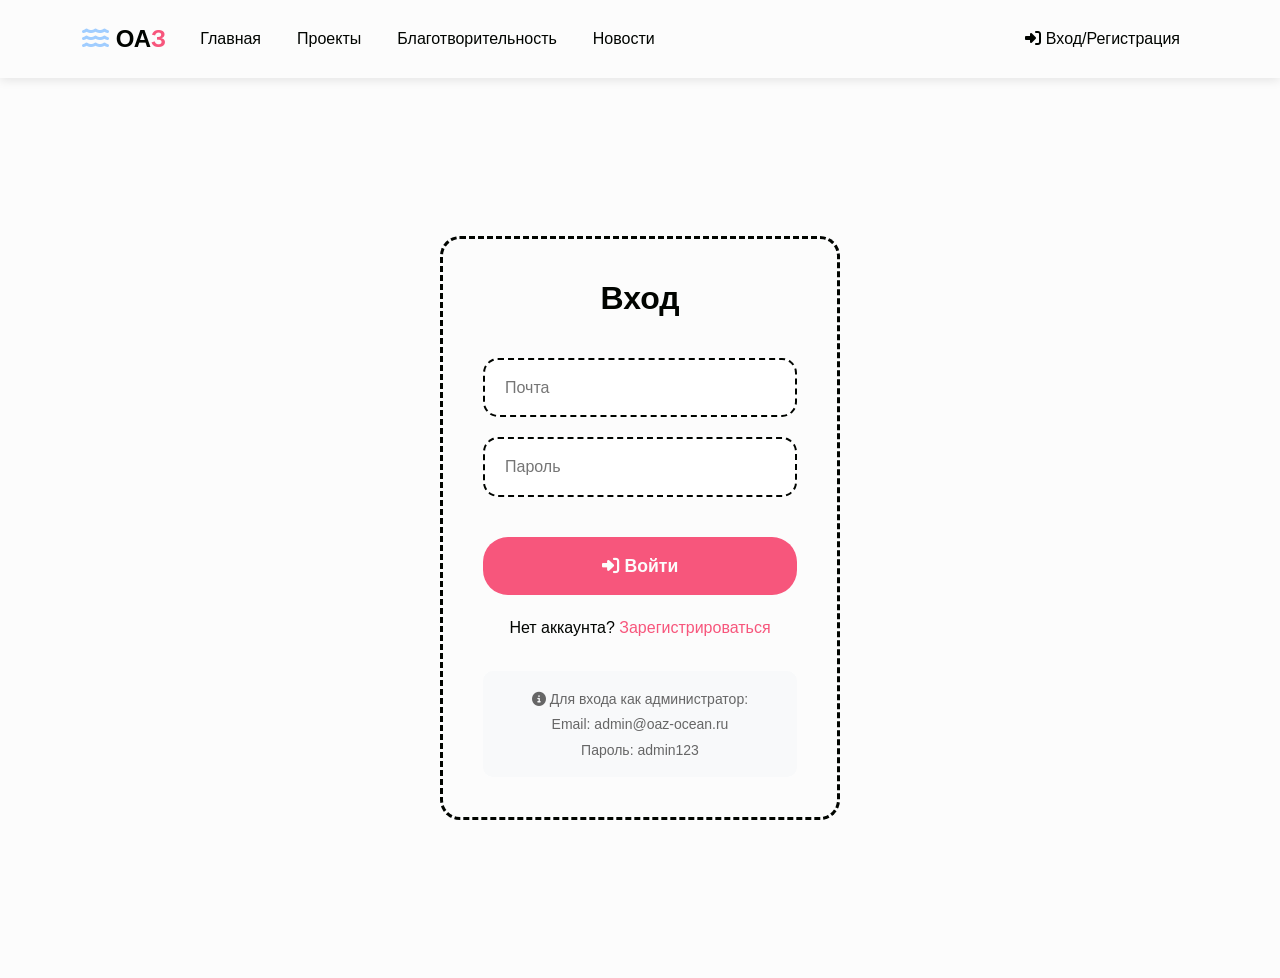
==== admin-projects.html @ 86f4f53a "Add files via upload" ====
<!DOCTYPE html>
<html lang="ru">
<head>
    <meta charset="UTF-8">
    <meta name="viewport" content="width=device-width, initial-scale=1.0">
    <title>Управление проектами - ОАЗ</title>
    <!-- Bootstrap CSS -->
    <link href="https://cdn.jsdelivr.net/npm/bootstrap@5.3.2/dist/css/bootstrap.min.css" rel="stylesheet">
    <!-- Font Awesome -->
    <link rel="stylesheet" href="https://cdnjs.cloudflare.com/ajax/libs/font-awesome/6.4.2/css/all.min.css">
    <!-- Custom CSS -->
    <link rel="stylesheet" href="style.css">
    <style>
        .admin-projects-section {
            padding: 40px 0;
            background-color: var(--white);
            min-height: 100vh;
        }
        
        .add-project-card {
            background-color: var(--white);
            border: 3px dashed var(--black);
            border-radius: 20px;
            padding: 40px;
            text-align: center;
            cursor: pointer;
            transition: all 0.3s;
            margin-bottom: 30px;
            min-height: 300px;
            display: flex;
            flex-direction: column;
            justify-content: center;
            align-items: center;
        }
        
        .add-project-card:hover {
            border-color: var(--accent-pink);
            background-color: #fff5f7;
        }
        
        .add-project-card i {
            font-size: 4rem;
            color: var(--black);
            margin-bottom: 15px;
        }
        
        .add-project-card:hover i {
            color: var(--accent-pink);
        }
        
        .admin-project-card {
            background-color: var(--white);
            border: 3px dashed var(--black);
            border-radius: 20px;
            padding: 25px;
            margin-bottom: 30px;
            transition: all 0.3s;
        }
        
        .admin-project-card:hover {
            border-color: var(--accent-pink);
        }
        
        .admin-project-title {
            font-size: 1.4rem;
            font-weight: bold;
            text-align: center;
            margin-bottom: 20px;
            color: var(--black);
        }
        
        .admin-project-info {
            margin-bottom: 15px;
        }
        
        .admin-project-info-row {
            display: flex;
            justify-content: space-between;
            align-items: center;
            padding: 8px 0;
            border-bottom: 1px dashed #ddd;
        }
        
        .admin-project-info-row:last-child {
            border-bottom: none;
        }
        
        .admin-project-dates {
            text-align: center;
            margin: 15px 0;
            padding: 10px 0;
            border-top: 2px dashed #ddd;
            border-bottom: 2px dashed #ddd;
            font-size: 0.9rem;
            color: #666;
        }
        
        .btn-edit-project {
            background-color: var(--black);
            color: var(--white);
            border: none;
            padding: 12px 30px;
            border-radius: 25px;
            font-weight: 600;
            cursor: pointer;
            width: 100%;
            transition: all 0.3s;
        }
        
        .btn-edit-project:hover {
            background-color: var(--accent-pink);
        }
        
        .modal-content {
            border-radius: 20px;
        }
        
        .modal-header {
            border-bottom: 2px dashed #eee;
        }
        
        .modal-footer {
            border-top: 2px dashed #eee;
        }
        
        .form-control, .form-select {
            border: 2px dashed #ccc;
            border-radius: 10px;
            padding: 12px 15px;
        }
        
        .form-control:focus, .form-select:focus {
            border-color: var(--accent-pink);
            box-shadow: 0 0 0 0.2rem rgba(247, 86, 124, 0.25);
        }
        
        .btn-save-project {
            background-color: var(--accent-pink);
            color: var(--white);
            border: none;
            padding: 12px 30px;
            border-radius: 25px;
            font-weight: 600;
        }
        
        .btn-save-project:hover {
            background-color: #e0456a;
            color: var(--white);
        }
        
        .btn-delete-project {
            background-color: #dc3545;
            color: var(--white);
            border: none;
            padding: 12px 30px;
            border-radius: 25px;
            font-weight: 600;
        }
        
        .btn-delete-project:hover {
            background-color: #c82333;
            color: var(--white);
        }
        
        /* Стили для загрузки изображений */
        .image-upload-section {
            margin-top: 15px;
        }
        
        .image-upload-label {
            display: block;
            padding: 15px;
            border: 2px dashed #ccc;
            border-radius: 10px;
            text-align: center;
            cursor: pointer;
            transition: all 0.3s;
        }
        
        .image-upload-label:hover {
            border-color: var(--accent-pink);
            background-color: #fff5f7;
        }
        
        .image-upload-input {
            display: none;
        }
        
        .image-preview {
            margin-top: 10px;
            text-align: center;
        }
        
        .image-preview img {
            max-width: 100%;
            max-height: 150px;
            border-radius: 8px;
            box-shadow: 0 2px 10px rgba(0,0,0,0.1);
        }
    </style>
</head>
<body>
    <!-- НАВИГАЦИЯ -->
    <nav class="navbar navbar-expand-lg">
        <div class="container">
            <a class="navbar-brand" href="index.html">
                <i class="fas fa-water" style="color: #A0CDFF;"></i> ОА<span>З</span>
            </a>
            <button class="navbar-toggler" type="button" data-bs-toggle="collapse" data-bs-target="#navbarNav">
                <span class="navbar-toggler-icon"></span>
            </button>
            <div class="collapse navbar-collapse" id="navbarNav">
                <ul class="navbar-nav me-auto">
                    <li class="nav-item">
                        <a class="nav-link" href="index.html">Главная</a>
                    </li>
                    <li class="nav-item">
                        <a class="nav-link active" href="admin-projects.html">Проекты</a>
                    </li>
                    <li class="nav-item">
                        <a class="nav-link" href="donate.html">Благотворительность</a>
                    </li>
                    <li class="nav-item">
                        <a class="nav-link" href="manage-news.html">Новости</a>
                    </li>
                </ul>
                <ul class="navbar-nav" id="authNav">
                    <li class="nav-item">
                        <a class="nav-link" href="admin.html">
                            <i class="fas fa-user-shield"></i> Админ
                        </a>
                    </li>
                </ul>
            </div>
        </div>
    </nav>

    <!-- УПРАВЛЕНИЕ ПРОЕКТАМИ -->
    <section class="admin-projects-section">
        <div class="container">
            <h2 class="section-title">Проекты</h2>
            
            <!-- Сетка проектов -->
            <div class="row" id="adminProjectsGrid">
                <!-- Кнопка добавления -->
                <div class="col-md-6 col-lg-4">
                    <div class="add-project-card" onclick="openProjectModal()">
                        <i class="fas fa-plus"></i>
                        <p>Добавить новый проект</p>
                    </div>
                </div>
                <!-- Проекты загружаются через JavaScript -->
            </div>
        </div>
    </section>

    <!-- Модальное окно добавления/редактирования проекта -->
    <div class="modal fade" id="projectModal" tabindex="-1">
        <div class="modal-dialog modal-lg">
            <div class="modal-content">
                <div class="modal-header">
                    <h5 class="modal-title" id="modalTitle">Добавить проект</h5>
                    <button type="button" class="btn-close" data-bs-dismiss="modal"></button>
                </div>
                <div class="modal-body">
                    <form id="projectForm">
                        <input type="hidden" id="projectId">
                        <!-- Скрытое поле для URL изображения -->
                        <input type="hidden" id="projectImageUrl">
                        
                        <div class="row">
                            <div class="col-md-12 mb-3">
                                <label class="form-label">Название проекта</label>
                                <input type="text" class="form-control" id="projectName" required>
                            </div>
                        </div>
                        
                        <div class="row">
                            <div class="col-md-12 mb-3">
                                <label class="form-label">Краткое описание</label>
                                <textarea class="form-control" id="projectDescription" rows="2" required></textarea>
                            </div>
                        </div>
                        
                        <div class="row">
                            <div class="col-md-12 mb-3">
                                <label class="form-label">Полное описание</label>
                                <textarea class="form-control" id="projectFullDescription" rows="4"></textarea>
                            </div>
                        </div>
                        
                        <div class="row">
                            <div class="col-md-6 mb-3">
                                <label class="form-label">Дата начала</label>
                                <input type="date" class="form-control" id="projectStartDate" required>
                            </div>
                            <div class="col-md-6 mb-3">
                                <label class="form-label">Дата окончания</label>
                                <input type="date" class="form-control" id="projectEndDate" required>
                            </div>
                        </div>
                        
                        <div class="row">
                            <div class="col-md-4 mb-3">
                                <label class="form-label">Целевая сумма (руб)</label>
                                <input type="number" class="form-control" id="projectTargetAmount" required min="0">
                            </div>
                            <div class="col-md-4 mb-3">
                                <label class="form-label">Стоимость взноса (руб)</label>
                                <input type="number" class="form-control" id="projectDonationAmount" required min="0" value="2500">
                            </div>
                            <div class="col-md-4 mb-3">
                                <label class="form-label">Часы проекта</label>
                                <input type="number" class="form-control" id="projectHours" required min="0">
                            </div>
                        </div>
                        
                        <div class="row">
                            <div class="col-md-6 mb-3">
                                <label class="form-label">Статус</label>
                                <select class="form-select" id="projectStatus">
                                    <option value="planned">Запланирован</option>
                                    <option value="active">Текущий</option>
                                    <option value="completed">Завершен</option>
                                </select>
                            </div>
                        </div>
                        
                        <!-- Загрузка изображения -->
                        <div class="row">
                            <div class="col-md-12 mb-3">
                                <label class="form-label">Изображение проекта</label>
                                <div class="image-upload-section">
                                    <label class="image-upload-label" for="projectImageUpload">
                                        <i class="fas fa-cloud-upload-alt" style="font-size: 2rem; color: var(--accent-pink);"></i>
                                        <p style="margin: 10px 0 0 0;">Нажмите для загрузки изображения</p>
                                        <small style="color: #666;">Поддерживаются: JPG, PNG, GIF</small>
                                    </label>
                                    <input type="file" 
                                           class="image-upload-input" 
                                           id="projectImageUpload" 
                                           accept="image/*"
                                           onchange="handleImageUpload(event)">
                                    <div class="image-preview" id="imagePreview"></div>
                                </div>
                            </div>
                        </div>
                    </form>
                </div>
                <div class="modal-footer">
                    <button type="button" class="btn btn-secondary" data-bs-dismiss="modal">Отмена</button>
                    <button type="button" class="btn btn-delete-project" id="deleteBtn" onclick="deleteProject()" style="display: none;">Удалить</button>
                    <button type="button" class="btn btn-save-project" onclick="saveProject()">Сохранить</button>
                </div>
            </div>
        </div>
    </div>

    <!-- Bootstrap JS -->
    <script src="https://cdn.jsdelivr.net/npm/bootstrap@5.3.2/dist/js/bootstrap.bundle.min.js"></script>
    <!-- API Client -->
    <script src="api-client.js"></script>
    <!-- Custom JS -->
    <script src="main.js"></script>
    <script src="admin-projects.js"></script>
    <script>
        // Проверка авторизации администратора
        document.addEventListener('DOMContentLoaded', async function() {
            // Ждем инициализации API
            await new Promise(resolve => setTimeout(resolve, 100));
            
            if (!AppState.currentUser || AppState.currentUser.role !== 'admin') {
                window.location.href = 'login.html';
                return;
            }
            await loadAdminProjects();
        });
    </script>
</body>
</html>
---- style.css ----
/* ============================================
   Океанский Альянс Защиты (ОАЗ)
   Основной файл стилей
   ============================================ */

/* Цветовая палитра */
:root {
    --primary-blue: #A0CDFF;
    --accent-pink: #F7567C;
    --white: #FCFCFC;
    --black: #010400;
    --light-blue: #E8F4FF;
    --dark-blue: #5B9BD5;
}

* {
    margin: 0;
    padding: 0;
    box-sizing: border-box;
}

body {
    font-family: 'Segoe UI', Tahoma, Geneva, Verdana, sans-serif;
    background-color: var(--white);
    color: var(--black);
    line-height: 1.6;
    overflow-x: hidden;
}

/* ============================================
   НАВИГАЦИЯ
   ============================================ */
.navbar {
    background-color: var(--white);
    padding: 15px 0;
    box-shadow: 0 2px 10px rgba(0,0,0,0.1);
    position: sticky;
    top: 0;
    z-index: 1000;
}

.navbar-brand {
    font-size: 1.5rem;
    font-weight: bold;
    color: var(--black) !important;
}

.navbar-brand span {
    color: var(--accent-pink);
}

.nav-link {
    color: var(--black) !important;
    font-weight: 500;
    margin: 0 10px;
    transition: color 0.3s;
}

.nav-link:hover {
    color: var(--accent-pink) !important;
}

.nav-link.active {
    color: var(--accent-pink) !important;
}

/* ============================================
   ГЛАВНАЯ СТРАНИЦА - HERO SECTION
   ============================================ */
.hero-section {
    background: linear-gradient(135deg, var(--primary-blue) 0%, var(--dark-blue) 100%);
    padding: 80px 0;
    text-align: center;
    color: var(--white);
    position: relative;
    overflow: hidden;
}

.hero-section::before {
    content: '';
    position: absolute;
    top: 0;
    left: 0;
    right: 0;
    bottom: 0;
    background: url('data:image/svg+xml,<svg xmlns="http://www.w3.org/2000/svg" viewBox="0 0 1440 320"><path fill="%23ffffff" fill-opacity="0.1" d="M0,96L48,112C96,128,192,160,288,160C384,160,480,128,576,122.7C672,117,768,139,864,154.7C960,171,1056,181,1152,165.3C1248,149,1344,107,1392,85.3L1440,64L1440,320L1392,320C1344,320,1248,320,1152,320C1056,320,960,320,864,320C768,320,672,320,576,320C480,320,384,320,288,320C192,320,96,320,48,320L0,320Z"></path></svg>') no-repeat bottom;
    background-size: cover;
}

.hero-title {
    font-size: 3.5rem;
    font-weight: bold;
    margin-bottom: 20px;
    text-shadow: 2px 2px 4px rgba(0,0,0,0.2);
    position: relative;
    z-index: 1;
}

.hero-subtitle {
    font-size: 1.3rem;
    margin-bottom: 30px;
    max-width: 600px;
    margin-left: auto;
    margin-right: auto;
    position: relative;
    z-index: 1;
}

/* ============================================
   СЛАЙДЕР
   ============================================ */
.slider-section {
    padding: 60px 0;
    background-color: var(--white);
}

.slider-container {
    position: relative;
    max-width: 800px;
    margin: 0 auto;
}

.news-slider {
    display: flex;
    overflow: hidden;
    border-radius: 20px;
    box-shadow: 0 10px 40px rgba(0,0,0,0.15);
}

.slide {
    min-width: 100%;
    transition: transform 0.5s ease;
    position: relative;
}

.slide img {
    width: 100%;
    height: 400px;
    object-fit: cover;
}

.slide-content {
    position: absolute;
    bottom: 0;
    left: 0;
    right: 0;
    background: linear-gradient(transparent, rgba(0,0,0,0.8));
    padding: 40px 30px 30px;
    color: var(--white);
}

.slide-title {
    font-size: 1.8rem;
    font-weight: bold;
    margin-bottom: 10px;
}

.slide-btn {
    background-color: var(--accent-pink);
    color: var(--white);
    border: none;
    padding: 12px 30px;
    border-radius: 25px;
    font-weight: 600;
    cursor: pointer;
    transition: all 0.3s;
    text-decoration: none;
    display: inline-block;
}

.slide-btn:hover {
    background-color: #e0456a;
    transform: translateY(-2px);
    color: var(--white);
}

.slider-controls {
    display: flex;
    justify-content: center;
    align-items: center;
    margin-top: 20px;
    gap: 20px;
}

.slider-arrow {
    background-color: var(--primary-blue);
    color: var(--white);
    border: none;
    width: 50px;
    height: 50px;
    border-radius: 50%;
    font-size: 1.5rem;
    cursor: pointer;
    transition: all 0.3s;
    display: flex;
    align-items: center;
    justify-content: center;
}

.slider-arrow:hover {
    background-color: var(--accent-pink);
}

.slider-dots {
    display: flex;
    gap: 10px;
}

.dot {
    width: 12px;
    height: 12px;
    border-radius: 50%;
    background-color: var(--primary-blue);
    cursor: pointer;
    transition: all 0.3s;
}

.dot.active {
    background-color: var(--accent-pink);
    width: 30px;
    border-radius: 6px;
}

/* ============================================
   СЕКЦИИ
   ============================================ */
.section {
    padding: 60px 0;
}

.section-title {
    font-size: 2.5rem;
    font-weight: bold;
    text-align: center;
    margin-bottom: 40px;
    color: var(--black);
}

.section-subtitle {
    text-align: center;
    color: #666;
    margin-bottom: 40px;
    font-size: 1.1rem;
}

/* О нас */
.about-section {
    background-color: var(--white);
}

.about-text {
    font-size: 1.1rem;
    line-height: 1.8;
    text-align: center;
    max-width: 800px;
    margin: 0 auto;
}

/* Миссия */
.mission-section {
    background-color: var(--light-blue);
}

.mission-text {
    font-size: 1.3rem;
    font-style: italic;
    text-align: center;
    max-width: 700px;
    margin: 0 auto;
    color: var(--accent-pink);
    font-weight: 500;
}

/* Помощь */
.help-section {
    background-color: var(--white);
    text-align: center;
}

.help-buttons {
    display: flex;
    justify-content: center;
    gap: 30px;
    flex-wrap: wrap;
    margin-top: 40px;
}

.help-btn {
    padding: 20px 50px;
    border-radius: 15px;
    font-size: 1.3rem;
    font-weight: bold;
    text-decoration: none;
    transition: all 0.3s;
    display: inline-block;
    border: 3px dashed;
}

.help-btn-charity {
    background-color: var(--white);
    color: var(--accent-pink);
    border-color: var(--accent-pink);
}

.help-btn-charity:hover {
    background-color: var(--accent-pink);
    color: var(--white);
}

.help-btn-volunteer {
    background-color: var(--white);
    color: var(--primary-blue);
    border-color: var(--primary-blue);
}

.help-btn-volunteer:hover {
    background-color: var(--primary-blue);
    color: var(--white);
}

.help-stats {
    margin-top: 40px;
    display: flex;
    justify-content: center;
    gap: 60px;
    flex-wrap: wrap;
}

.stat-item {
    text-align: center;
}

.stat-value {
    font-size: 2.5rem;
    font-weight: bold;
    color: var(--accent-pink);
}

.stat-label {
    color: #666;
    font-size: 1rem;
}

/* ============================================
   ПОДВАЛ
   ============================================ */
.footer {
    background-color: var(--black);
    color: var(--white);
    padding: 60px 0 30px;
}

.footer-title {
    font-size: 2rem;
    font-weight: bold;
    text-align: center;
    margin-bottom: 40px;
}

.footer-content {
    display: flex;
    justify-content: space-around;
    flex-wrap: wrap;
    gap: 40px;
    max-width: 1000px;
    margin: 0 auto;
}

.footer-section h4 {
    color: var(--accent-pink);
    margin-bottom: 15px;
    font-size: 1.2rem;
}

.footer-section p,
.footer-section a {
    color: #ccc;
    text-decoration: none;
    line-height: 1.8;
}

.footer-section a:hover {
    color: var(--accent-pink);
}

.footer-bottom {
    text-align: center;
    margin-top: 40px;
    padding-top: 20px;
    border-top: 1px solid #333;
    color: #666;
}

/* ============================================
   КАТАЛОГ НОВОСТЕЙ
   ============================================ */
.catalog-section {
    padding: 40px 0;
    background-color: var(--white);
    min-height: 100vh;
}

.swipe-hint {
    text-align: center;
    color: var(--accent-pink);
    font-size: 1rem;
    margin-bottom: 20px;
    display: flex;
    align-items: center;
    justify-content: center;
    gap: 10px;
}

.category-tabs {
    display: flex;
    justify-content: center;
    gap: 10px;
    margin-bottom: 40px;
    flex-wrap: wrap;
}

.category-tab {
    padding: 12px 30px;
    border: 2px solid var(--primary-blue);
    background-color: var(--white);
    color: var(--black);
    border-radius: 25px;
    cursor: pointer;
    transition: all 0.3s;
    font-weight: 500;
}

.category-tab.active {
    background-color: var(--accent-pink);
    border-color: var(--accent-pink);
    color: var(--white);
}

.category-tab:hover {
    background-color: var(--primary-blue);
    color: var(--white);
}

.news-grid {
    display: grid;
    grid-template-columns: repeat(auto-fill, minmax(300px, 1fr));
    gap: 30px;
    padding: 0 20px;
}

.news-card {
    background-color: var(--primary-blue);
    border-radius: 20px;
    overflow: hidden;
    box-shadow: 0 5px 20px rgba(0,0,0,0.1);
    transition: transform 0.3s;
}

.news-card:hover {
    transform: translateY(-5px);
}

.news-card-image {
    width: 100%;
    height: 200px;
    object-fit: cover;
    background-color: #ddd;
}

.news-card-content {
    padding: 20px;
}

.news-card-title {
    font-size: 1.2rem;
    font-weight: bold;
    margin-bottom: 10px;
    color: var(--white);
}

.news-card-desc {
    color: rgba(255,255,255,0.9);
    font-size: 0.95rem;
    margin-bottom: 15px;
}

.news-card-btn {
    background-color: var(--accent-pink);
    color: var(--white);
    border: none;
    padding: 10px 25px;
    border-radius: 20px;
    cursor: pointer;
    transition: all 0.3s;
    text-decoration: none;
    display: inline-block;
    font-size: 0.9rem;
}

.news-card-btn:hover {
    background-color: #e0456a;
    color: var(--white);
}

/* ============================================
   СТРАНИЦА КАРТОЧКИ
   ============================================ */
.card-detail-section {
    padding: 40px 0;
    background-color: var(--primary-blue);
    min-height: 100vh;
}

.card-detail-container {
    max-width: 800px;
    margin: 0 auto;
    padding: 0 20px;
}

.card-detail-image {
    width: 100%;
    height: 400px;
    object-fit: cover;
    border-radius: 20px;
    margin-bottom: 30px;
    background-color: #ddd;
}

.card-detail-title {
    font-size: 2rem;
    font-weight: bold;
    color: var(--white);
    margin-bottom: 20px;
}

.card-detail-content {
    color: var(--white);
    font-size: 1.1rem;
    line-height: 1.8;
    margin-bottom: 30px;
}

.card-detail-actions {
    display: flex;
    gap: 15px;
    margin-bottom: 40px;
    flex-wrap: wrap;
}

.btn-back {
    background-color: var(--accent-pink);
    color: var(--white);
    border: none;
    padding: 12px 30px;
    border-radius: 25px;
    cursor: pointer;
    transition: all 0.3s;
    text-decoration: none;
    display: inline-block;
}

.btn-back:hover {
    background-color: #e0456a;
    color: var(--white);
}

.btn-charity {
    background-color: var(--white);
    color: var(--accent-pink);
    border: 2px dashed var(--accent-pink);
    padding: 12px 30px;
    border-radius: 25px;
    cursor: pointer;
    transition: all 0.3s;
    text-decoration: none;
    display: inline-block;
}

.btn-charity:hover {
    background-color: var(--accent-pink);
    color: var(--white);
}

/* Комментарии */
.comments-section {
    background-color: var(--white);
    padding: 30px;
    border-radius: 20px;
    margin-top: 30px;
}

.comments-title {
    font-size: 1.5rem;
    font-weight: bold;
    margin-bottom: 20px;
    color: var(--black);
}

.comment-form {
    margin-bottom: 30px;
}

.comment-form textarea {
    width: 100%;
    padding: 15px;
    border: 2px solid var(--primary-blue);
    border-radius: 15px;
    resize: vertical;
    min-height: 100px;
    font-family: inherit;
}

.comment-form button {
    background-color: var(--accent-pink);
    color: var(--white);
    border: none;
    padding: 12px 30px;
    border-radius: 25px;
    cursor: pointer;
    margin-top: 10px;
    transition: all 0.3s;
}

.comment-form button:hover {
    background-color: #e0456a;
}

.comment-item {
    background-color: var(--light-blue);
    padding: 20px;
    border-radius: 15px;
    margin-bottom: 15px;
}

.comment-author {
    font-weight: bold;
    color: var(--accent-pink);
    margin-bottom: 5px;
}

.comment-date {
    font-size: 0.85rem;
    color: #666;
    margin-bottom: 10px;
}

.comment-text {
    color: var(--black);
}

.login-prompt {
    text-align: center;
    padding: 30px;
    background-color: var(--light-blue);
    border-radius: 15px;
}

.login-prompt a {
    color: var(--accent-pink);
    text-decoration: none;
    font-weight: bold;
}

/* ============================================
   СТРАНИЦА ДОНАТОВ
   ============================================ */
.donate-section {
    padding: 60px 0;
    background-color: var(--white);
    min-height: 100vh;
}

.donate-title {
    font-size: 2rem;
    font-weight: bold;
    text-align: center;
    margin-bottom: 40px;
    color: var(--accent-pink);
}

.projects-container {
    max-width: 600px;
    margin: 0 auto;
    padding: 30px;
    border: 3px dashed var(--accent-pink);
    border-radius: 20px;
}

.projects-title {
    text-align: center;
    color: var(--accent-pink);
    margin-bottom: 20px;
    font-size: 1.2rem;
}

.projects-grid {
    display: grid;
    grid-template-columns: repeat(2, 1fr);
    gap: 15px;
    margin-bottom: 20px;
}

.project-item {
    position: relative;
    border-radius: 15px;
    overflow: hidden;
    cursor: pointer;
    transition: all 0.3s;
    border: 3px solid transparent;
}

.project-item.selected {
    border-color: var(--accent-pink);
}

.project-item img {
    width: 100%;
    height: 150px;
    object-fit: cover;
}

.project-item-overlay {
    position: absolute;
    bottom: 0;
    left: 0;
    right: 0;
    background: linear-gradient(transparent, rgba(0,0,0,0.8));
    padding: 15px 10px 10px;
    color: var(--white);
    font-size: 0.85rem;
}

.project-checkbox {
    position: absolute;
    top: 10px;
    right: 10px;
    width: 24px;
    height: 24px;
    background-color: var(--white);
    border-radius: 50%;
    display: flex;
    align-items: center;
    justify-content: center;
    color: var(--accent-pink);
    font-weight: bold;
    opacity: 0;
    transition: all 0.3s;
}

.project-item.selected .project-checkbox {
    opacity: 1;
}

.show-more {
    text-align: center;
    color: var(--accent-pink);
    cursor: pointer;
    margin-bottom: 20px;
}

.auto-select {
    display: flex;
    align-items: center;
    justify-content: center;
    gap: 10px;
    color: var(--accent-pink);
    cursor: pointer;
}

.donate-summary {
    text-align: center;
    margin: 40px 0;
}

.donate-summary p {
    font-size: 1.2rem;
    color: var(--accent-pink);
}

.donate-summary .amount {
    font-size: 2rem;
    font-weight: bold;
}

.btn-pay {
    background-color: var(--black);
    color: var(--white);
    border: none;
    padding: 18px 60px;
    border-radius: 30px;
    font-size: 1.2rem;
    font-weight: bold;
    cursor: pointer;
    display: block;
    margin: 0 auto;
    transition: all 0.3s;
}

.btn-pay:hover {
    background-color: var(--accent-pink);
}

/* ============================================
   РЕГИСТРАЦИЯ И ВХОД
   ============================================ */
.auth-section {
    padding: 60px 0;
    background-color: var(--white);
    min-height: 100vh;
    display: flex;
    align-items: center;
}

.auth-container {
    max-width: 400px;
    margin: 0 auto;
    padding: 40px;
    border: 3px dashed var(--black);
    border-radius: 20px;
    width: 90%;
}

.auth-title {
    font-size: 2rem;
    font-weight: bold;
    text-align: center;
    margin-bottom: 40px;
    color: var(--black);
}

.auth-form .form-group {
    margin-bottom: 20px;
}

.auth-form input,
.auth-form select {
    width: 100%;
    padding: 15px 20px;
    border: 2px dashed var(--black);
    border-radius: 15px;
    font-size: 1rem;
    transition: all 0.3s;
}

.auth-form input:focus,
.auth-form select:focus {
    outline: none;
    border-color: var(--accent-pink);
}

.role-selector {
    margin: 20px 0;
}

.role-option {
    display: flex;
    align-items: center;
    gap: 10px;
    margin-bottom: 10px;
    cursor: pointer;
}

.role-option input[type="checkbox"] {
    width: 20px;
    height: 20px;
    accent-color: var(--accent-pink);
}

.btn-auth {
    background-color: var(--accent-pink);
    color: var(--white);
    border: none;
    padding: 15px 40px;
    border-radius: 25px;
    font-size: 1.1rem;
    font-weight: bold;
    cursor: pointer;
    width: 100%;
    transition: all 0.3s;
    margin-top: 20px;
}

.btn-auth:hover {
    background-color: #e0456a;
}

.auth-switch {
    text-align: center;
    margin-top: 20px;
}

.auth-switch a {
    color: var(--accent-pink);
    text-decoration: none;
    font-weight: 500;
}

/* ============================================
   ЛИЧНЫЙ КАБИНЕТ
   ============================================ */
.profile-section {
    padding: 40px 0;
    background-color: var(--white);
    min-height: 100vh;
}

.profile-header {
    text-align: center;
    margin-bottom: 30px;
}

.profile-avatar {
    width: 80px;
    height: 80px;
    background-color: var(--primary-blue);
    border-radius: 50%;
    display: flex;
    align-items: center;
    justify-content: center;
    margin: 0 auto 15px;
    font-size: 2rem;
    color: var(--white);
}

.profile-name {
    font-size: 1.5rem;
    font-weight: bold;
}

.book-tabs {
    display: flex;
    justify-content: center;
    margin-bottom: 30px;
}

.book-tab {
    padding: 15px 40px;
    cursor: pointer;
    transition: all 0.3s;
    font-weight: 500;
}

.book-tab:first-child {
    background-color: var(--primary-blue);
    color: var(--white);
    border-radius: 20px 0 0 0;
}

.book-tab:last-child {
    background-color: var(--accent-pink);
    color: var(--white);
    border-radius: 0 20px 0 0;
}

.book-tab.active:first-child {
    background-color: var(--primary-blue);
}

.book-tab.active:last-child {
    background-color: var(--accent-pink);
}

.book-tab:not(.active) {
    opacity: 0.7;
}

.book-content {
    background-color: var(--primary-blue);
    padding: 40px;
    border-radius: 0 0 20px 20px;
    min-height: 400px;
}

.book-content.donor {
    background-color: var(--accent-pink);
}

.book-title {
    color: var(--white);
    text-align: center;
    margin-bottom: 30px;
    font-size: 1.3rem;
}

.projects-list {
    display: grid;
    grid-template-columns: repeat(auto-fill, minmax(200px, 1fr));
    gap: 20px;
    margin-bottom: 20px;
}

.project-card {
    background-color: rgba(255,255,255,0.9);
    border-radius: 15px;
    padding: 15px;
    text-align: center;
}

.project-card img {
    width: 100%;
    height: 120px;
    object-fit: cover;
    border-radius: 10px;
    margin-bottom: 10px;
}

.show-more-projects {
    text-align: center;
    color: var(--white);
    cursor: pointer;
    margin-bottom: 20px;
}

.book-stats {
    display: flex;
    justify-content: center;
    gap: 40px;
    color: var(--white);
    flex-wrap: wrap;
}

.stat {
    text-align: center;
}

.stat-number {
    font-size: 1.5rem;
    font-weight: bold;
}

/* ============================================
   АДМИНИСТРАТОР
   ============================================ */
.admin-section {
    padding: 60px 0;
    background-color: var(--accent-pink);
    min-height: 100vh;
}

.admin-header {
    text-align: center;
    margin-bottom: 40px;
}

.admin-avatar {
    width: 80px;
    height: 80px;
    background-color: var(--white);
    border-radius: 50%;
    display: flex;
    align-items: center;
    justify-content: center;
    margin: 0 auto 15px;
    font-size: 2rem;
    color: var(--accent-pink);
}

.admin-title {
    font-size: 2rem;
    font-weight: bold;
    color: var(--white);
    text-align: center;
    margin-bottom: 40px;
}

.admin-buttons {
    display: flex;
    flex-direction: column;
    gap: 20px;
    max-width: 400px;
    margin: 0 auto;
}

.admin-btn {
    background-color: var(--white);
    color: var(--accent-pink);
    border: 3px dashed var(--white);
    padding: 20px 40px;
    border-radius: 15px;
    font-size: 1.2rem;
    font-weight: bold;
    cursor: pointer;
    transition: all 0.3s;
    text-decoration: none;
    display: block;
    text-align: center;
}

.admin-btn:hover {
    background-color: var(--accent-pink);
    color: var(--white);
}

/* ============================================
   УПРАВЛЕНИЕ КОНТЕНТОМ (АДМИН)
   ============================================ */
.manage-section {
    padding: 40px 0;
    background-color: var(--white);
    min-height: 100vh;
}

.manage-header {
    display: flex;
    justify-content: space-between;
    align-items: center;
    margin-bottom: 30px;
    flex-wrap: wrap;
    gap: 15px;
}

.manage-title {
    font-size: 1.8rem;
    font-weight: bold;
}

.btn-add {
    background-color: var(--accent-pink);
    color: var(--white);
    border: none;
    padding: 12px 30px;
    border-radius: 25px;
    cursor: pointer;
    font-size: 1rem;
    transition: all 0.3s;
}

.btn-add:hover {
    background-color: #e0456a;
}

.manage-card {
    background-color: var(--primary-blue);
    border-radius: 20px;
    padding: 20px;
    margin-bottom: 20px;
    display: flex;
    justify-content: space-between;
    align-items: center;
    flex-wrap: wrap;
    gap: 15px;
}

.manage-card-info h4 {
    color: var(--white);
    margin-bottom: 5px;
}

.manage-card-info p {
    color: rgba(255,255,255,0.8);
    font-size: 0.9rem;
}

.manage-card-actions {
    display: flex;
    gap: 10px;
}

.btn-edit, .btn-delete {
    padding: 8px 20px;
    border: none;
    border-radius: 20px;
    cursor: pointer;
    transition: all 0.3s;
    font-size: 0.9rem;
}

.btn-edit {
    background-color: var(--white);
    color: var(--accent-pink);
}

.btn-edit:hover {
    background-color: var(--accent-pink);
    color: var(--white);
}

.btn-delete {
    background-color: var(--accent-pink);
    color: var(--white);
}

.btn-delete:hover {
    background-color: #e0456a;
}

/* Модальное окно */
.modal-overlay {
    position: fixed;
    top: 0;
    left: 0;
    right: 0;
    bottom: 0;
    background-color: rgba(0,0,0,0.5);
    display: none;
    align-items: center;
    justify-content: center;
    z-index: 2000;
}

.modal-overlay.active {
    display: flex;
}

.modal {
    background-color: var(--white);
    padding: 40px;
    border-radius: 20px;
    max-width: 500px;
    width: 90%;
    max-height: 90vh;
    overflow-y: auto;
}

.modal-title {
    font-size: 1.5rem;
    font-weight: bold;
    margin-bottom: 20px;
}

.modal-form .form-group {
    margin-bottom: 15px;
}

.modal-form label {
    display: block;
    margin-bottom: 5px;
    font-weight: 500;
}

.modal-form input,
.modal-form textarea,
.modal-form select {
    width: 100%;
    padding: 12px 15px;
    border: 2px solid var(--primary-blue);
    border-radius: 10px;
    font-family: inherit;
}

.modal-form textarea {
    resize: vertical;
    min-height: 100px;
}

.modal-actions {
    display: flex;
    gap: 10px;
    margin-top: 20px;
}

.modal-actions button {
    flex: 1;
    padding: 12px;
    border: none;
    border-radius: 10px;
    cursor: pointer;
    font-weight: 500;
}

.btn-save {
    background-color: var(--accent-pink);
    color: var(--white);
}

.btn-cancel {
    background-color: #ddd;
    color: var(--black);
}

/* ============================================
   АДАПТИВНОСТЬ
   ============================================ */
@media (max-width: 768px) {
    .hero-title {
        font-size: 2rem;
    }
    
    .hero-subtitle {
        font-size: 1rem;
    }
    
    .section-title {
        font-size: 1.8rem;
    }
    
    .help-buttons {
        flex-direction: column;
        align-items: center;
    }
    
    .help-btn {
        width: 100%;
        max-width: 300px;
        text-align: center;
    }
    
    .news-grid {
        grid-template-columns: 1fr;
    }
    
    .projects-grid {
        grid-template-columns: 1fr;
    }
    
    .card-detail-image {
        height: 250px;
    }
    
    .book-tabs {
        flex-direction: column;
    }
    
    .book-tab:first-child,
    .book-tab:last-child {
        border-radius: 20px 20px 0 0;
    }
    
    .footer-content {
        flex-direction: column;
        text-align: center;
    }
}

/* ============================================
   УТИЛИТЫ
   ============================================ */
.hidden {
    display: none !important;
}

.text-center {
    text-align: center;
}

.mt-20 {
    margin-top: 20px;
}

.mb-20 {
    margin-bottom: 20px;
}
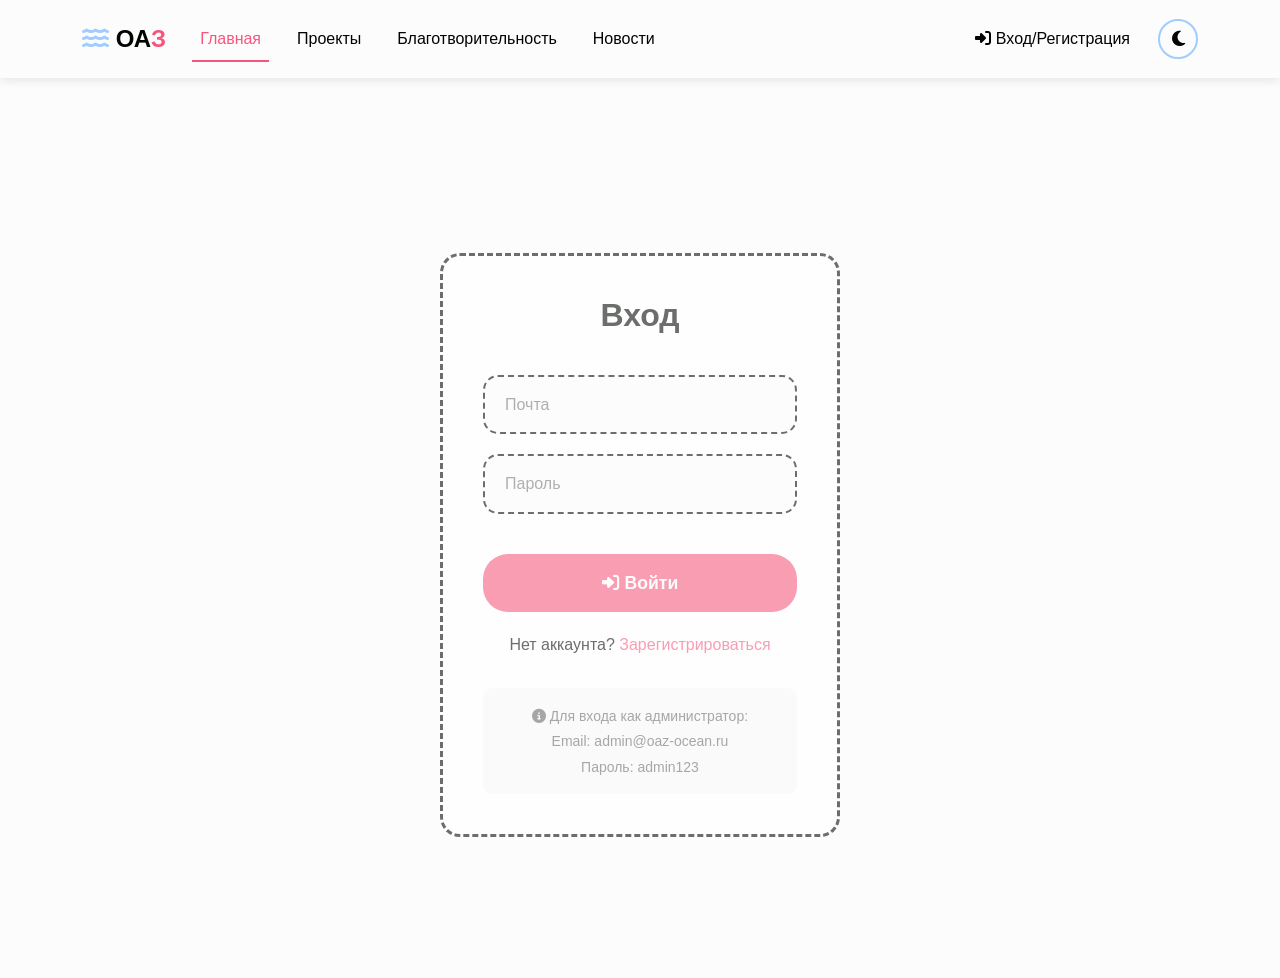
==== commit e8834f7e: "Add files via upload" ====
--- a/admin-projects.html
+++ b/admin-projects.html
@@ -206,28 +206,33 @@
             <a class="navbar-brand" href="index.html">
                 <i class="fas fa-water" style="color: #A0CDFF;"></i> ОА<span>З</span>
             </a>
-            <button class="navbar-toggler" type="button" data-bs-toggle="collapse" data-bs-target="#navbarNav">
+            <div class="d-flex align-items-center order-lg-last">
+            <button class="theme-toggle" id="themeToggle" title="Переключить тему">
+                <i class="fas fa-moon"></i>
+            </button>
+            <button class="navbar-toggler ms-2" type="button" data-bs-toggle="collapse" data-bs-target="#navbarNav">
                 <span class="navbar-toggler-icon"></span>
             </button>
+        </div>
             <div class="collapse navbar-collapse" id="navbarNav">
                 <ul class="navbar-nav me-auto">
                     <li class="nav-item">
-                        <a class="nav-link" href="index.html">Главная</a>
-                    </li>
-                    <li class="nav-item">
-                        <a class="nav-link active" href="admin-projects.html">Проекты</a>
+                        <a class="nav-link active" href="index.html">Главная</a>
+                    </li>
+                    <li class="nav-item">
+                        <a class="nav-link" href="projects.html">Проекты</a>
                     </li>
                     <li class="nav-item">
                         <a class="nav-link" href="donate.html">Благотворительность</a>
                     </li>
                     <li class="nav-item">
-                        <a class="nav-link" href="manage-news.html">Новости</a>
+                        <a class="nav-link" href="catalog.html">Новости</a>
                     </li>
                 </ul>
                 <ul class="navbar-nav" id="authNav">
                     <li class="nav-item">
-                        <a class="nav-link" href="admin.html">
-                            <i class="fas fa-user-shield"></i> Админ
+                        <a class="nav-link" href="login.html">
+                            <i class="fas fa-sign-in-alt"></i> Вход/Регистрация
                         </a>
                     </li>
                 </ul>
--- a/style.css
+++ b/style.css
@@ -11,7 +11,153 @@
     --black: #010400;
     --light-blue: #E8F4FF;
     --dark-blue: #5B9BD5;
-}
+    --text-muted: #666;
+    --border-color: #ddd;
+    --card-bg: #ffffff;
+    --footer-bg: var(--black);
+    --navbar-bg: var(--white);
+    --input-bg: var(--white);
+    --modal-bg: var(--white);
+    --shadow-color: rgba(0,0,0,0.1);
+    --overlay-bg: rgba(0, 0, 0, 0.4);
+}
+
+/* Тёмная тема */
+[data-theme="dark"] {
+    --primary-blue: #5B9BD5;
+    --accent-pink: #F7567C;
+    --white: #1a1a2e;
+    --black: #FCFCFC;
+    --light-blue: #16213e;
+    --dark-blue: #4a90d9;
+    --text-muted: #a0a0a0;
+    --border-color: #333;
+    --card-bg: #16213e;
+    --footer-bg: #0f0f1a;
+    --navbar-bg: #1a1a2e;
+    --input-bg: #16213e;
+    --modal-bg: #1a1a2e;
+    --shadow-color: rgba(0,0,0,0.3);
+    --overlay-bg: rgba(0, 0, 0, 0.6);
+}
+
+/* ============================================
+   CSS АНИМАЦИИ
+   ============================================ */
+
+/* Fade In анимация */
+@keyframes fadeIn {
+    from { opacity: 0; }
+    to { opacity: 1; }
+}
+
+/* Slide Up анимация */
+@keyframes slideUp {
+    from { opacity: 0; transform: translateY(40px); }
+    to { opacity: 1; transform: translateY(0); }
+}
+
+/* Slide In Left */
+@keyframes slideInLeft {
+    from { opacity: 0; transform: translateX(-60px); }
+    to { opacity: 1; transform: translateX(0); }
+}
+
+/* Slide In Right */
+@keyframes slideInRight {
+    from { opacity: 0; transform: translateX(60px); }
+    to { opacity: 1; transform: translateX(0); }
+}
+
+/* Пульсация */
+@keyframes pulse {
+    0%, 100% { transform: scale(1); }
+    50% { transform: scale(1.05); }
+}
+
+/* Плавающая анимация */
+@keyframes float {
+    0%, 100% { transform: translateY(0px); }
+    50% { transform: translateY(-10px); }
+}
+
+/* Вращение */
+@keyframes spin {
+    from { transform: rotate(0deg); }
+    to { transform: rotate(360deg); }
+}
+
+/* Отскок */
+@keyframes bounce {
+    0%, 20%, 50%, 80%, 100% { transform: translateY(0); }
+    40% { transform: translateY(-20px); }
+    60% { transform: translateY(-10px); }
+}
+
+/* Свечение */
+@keyframes glow {
+    0%, 100% { box-shadow: 0 0 5px rgba(160, 205, 255, 0.5); }
+    50% { box-shadow: 0 0 20px rgba(160, 205, 255, 0.8), 0 0 40px rgba(160, 205, 255, 0.4); }
+}
+
+/* Анимация волн для fallback фона */
+@keyframes oceanWave {
+    0% { background-position: 0% 50%; }
+    50% { background-position: 100% 50%; }
+    100% { background-position: 0% 50%; }
+}
+
+/* Пульсация точек слайдера */
+@keyframes dotPulse {
+    0%, 100% { transform: scale(1); }
+    50% { transform: scale(1.3); }
+}
+
+/* Классы анимаций */
+.animate-fade-in {
+    animation: fadeIn 0.8s ease forwards;
+}
+
+.animate-slide-up {
+    animation: slideUp 0.8s ease forwards;
+    opacity: 0;
+}
+
+.animate-slide-left {
+    animation: slideInLeft 0.8s ease forwards;
+    opacity: 0;
+}
+
+.animate-slide-right {
+    animation: slideInRight 0.8s ease forwards;
+    opacity: 0;
+}
+
+.animate-float {
+    animation: float 3s ease-in-out infinite;
+}
+
+.animate-pulse {
+    animation: pulse 2s ease-in-out infinite;
+}
+
+.animate-bounce {
+    animation: bounce 2s ease infinite;
+}
+
+.animate-glow {
+    animation: glow 2s ease-in-out infinite;
+}
+
+/* Задержки анимаций */
+.delay-100 { animation-delay: 0.1s; }
+.delay-200 { animation-delay: 0.2s; }
+.delay-300 { animation-delay: 0.3s; }
+.delay-400 { animation-delay: 0.4s; }
+.delay-500 { animation-delay: 0.5s; }
+.delay-600 { animation-delay: 0.6s; }
+.delay-700 { animation-delay: 0.7s; }
+.delay-800 { animation-delay: 0.8s; }
 
 * {
     margin: 0;
@@ -25,24 +171,64 @@
     color: var(--black);
     line-height: 1.6;
     overflow-x: hidden;
+    transition: background-color 0.3s, color 0.3s;
+}
+
+/* ============================================
+   ПЕРЕКЛЮЧАТЕЛЬ ТЕМЫ
+   ============================================ */
+.theme-toggle {
+    background: none;
+    border: 2px solid var(--primary-blue);
+    border-radius: 50%;
+    width: 40px;
+    height: 40px;
+    display: flex;
+    align-items: center;
+    justify-content: center;
+    cursor: pointer;
+    transition: all 0.3s;
+    color: var(--black);
+    font-size: 1.1rem;
+    margin-left: 10px;
+}
+
+.theme-toggle:hover {
+    background-color: var(--primary-blue);
+    transform: rotate(20deg);
+}
+
+[data-theme="dark"] .theme-toggle {
+    border-color: var(--accent-pink);
+    color: var(--black);
+}
+
+[data-theme="dark"] .theme-toggle:hover {
+    background-color: var(--accent-pink);
 }
 
 /* ============================================
    НАВИГАЦИЯ
    ============================================ */
 .navbar {
-    background-color: var(--white);
+    background-color: var(--navbar-bg);
     padding: 15px 0;
-    box-shadow: 0 2px 10px rgba(0,0,0,0.1);
+    box-shadow: 0 2px 10px var(--shadow-color);
     position: sticky;
     top: 0;
     z-index: 1000;
+    transition: background-color 0.3s;
 }
 
 .navbar-brand {
     font-size: 1.5rem;
     font-weight: bold;
     color: var(--black) !important;
+    transition: transform 0.3s;
+}
+
+.navbar-brand:hover {
+    transform: scale(1.05);
 }
 
 .navbar-brand span {
@@ -53,7 +239,23 @@
     color: var(--black) !important;
     font-weight: 500;
     margin: 0 10px;
-    transition: color 0.3s;
+    transition: all 0.3s;
+    position: relative;
+}
+
+.nav-link::after {
+    content: '';
+    position: absolute;
+    bottom: -2px;
+    left: 0;
+    width: 0;
+    height: 2px;
+    background-color: var(--accent-pink);
+    transition: width 0.3s;
+}
+
+.nav-link:hover::after {
+    width: 100%;
 }
 
 .nav-link:hover {
@@ -64,72 +266,153 @@
     color: var(--accent-pink) !important;
 }
 
+.nav-link.active::after {
+    width: 100%;
+}
+
+/* Выпадающее меню */
+.dropdown-menu {
+    background-color: var(--navbar-bg);
+    border: 1px solid var(--border-color);
+    border-radius: 15px;
+    box-shadow: 0 5px 25px var(--shadow-color);
+    padding: 10px;
+    min-width: 200px;
+    animation: fadeIn 0.2s ease;
+}
+
+.dropdown-item {
+    color: var(--black);
+    padding: 10px 15px;
+    border-radius: 10px;
+    transition: all 0.3s;
+    font-weight: 500;
+}
+
+.dropdown-item:hover {
+    background-color: var(--light-blue);
+    color: var(--accent-pink);
+}
+
+.dropdown-item i {
+    margin-right: 8px;
+    width: 20px;
+    text-align: center;
+}
+
+.dropdown-toggle::after {
+    transition: transform 0.3s;
+}
+
+.dropdown.show .dropdown-toggle::after {
+    transform: rotate(180deg);
+}
+
 /* ============================================
-   ГЛАВНАЯ СТРАНИЦА - HERO SECTION
+   HERO SECTION С ВИДЕОФОНОМ + FALLBACK
    ============================================ */
 .hero-section {
-    background: linear-gradient(135deg, var(--primary-blue) 0%, var(--dark-blue) 100%);
-    padding: 80px 0;
+    position: relative;
+    min-height: calc(100vh - 76px);
+    display: flex;
+    align-items: center;
+    justify-content: center;
     text-align: center;
     color: var(--white);
-    position: relative;
     overflow: hidden;
-}
-
-.hero-section::before {
-    content: '';
+    background: transparent;
+    padding: 60px 0;
+}
+
+/* CSS Fallback фон — океанский градиент с анимацией */
+.hero-fallback-bg {
     position: absolute;
     top: 0;
     left: 0;
-    right: 0;
-    bottom: 0;
-    background: url('data:image/svg+xml,<svg xmlns="http://www.w3.org/2000/svg" viewBox="0 0 1440 320"><path fill="%23ffffff" fill-opacity="0.1" d="M0,96L48,112C96,128,192,160,288,160C384,160,480,128,576,122.7C672,117,768,139,864,154.7C960,171,1056,181,1152,165.3C1248,149,1344,107,1392,85.3L1440,64L1440,320L1392,320C1344,320,1248,320,1152,320C1056,320,960,320,864,320C768,320,672,320,576,320C480,320,384,320,288,320C192,320,96,320,48,320L0,320Z"></path></svg>') no-repeat bottom;
-    background-size: cover;
+    width: 100%;
+    height: 100%;
+    z-index: 0;
+    background: linear-gradient(135deg, #001f3f 0%, #003d6b 25%, #0077be 50%, #003d6b 75%, #001f3f 100%);
+    background-size: 400% 400%;
+    animation: oceanWave 15s ease infinite;
+    display: none;
+}
+
+/* Показываем fallback когда видео не загрузилось */
+.hero-video-wrapper:not(:has(video[src])) .hero-fallback-bg,
+.hero-video-wrapper.has-video-error .hero-fallback-bg {
+    display: block;
+}
+
+.hero-video-wrapper {
+    position: absolute;
+    top: 0;
+    left: 0;
+    width: 100%;
+    height: 100%;
+    z-index: 0;
+}
+
+.hero-video {
+    width: 100%;
+    height: 100%;
+    object-fit: cover;
+    display: block;
+}
+
+.hero-overlay {
+    position: absolute;
+    top: 0;
+    left: 0;
+    width: 100%;
+    height: 100%;
+    background-color: var(--overlay-bg);
+    z-index: 1;
+}
+
+.hero-content {
+    position: relative;
+    z-index: 2;
 }
 
 .hero-title {
     font-size: 3.5rem;
     font-weight: bold;
     margin-bottom: 20px;
-    text-shadow: 2px 2px 4px rgba(0,0,0,0.2);
-    position: relative;
-    z-index: 1;
+    color: #5B9BD5;
+    animation: slideUp 1s ease forwards;
 }
 
 .hero-subtitle {
     font-size: 1.3rem;
-    margin-bottom: 30px;
-    max-width: 600px;
+    max-width: 700px;
     margin-left: auto;
     margin-right: auto;
-    position: relative;
-    z-index: 1;
+    color: #5B9BD5;
+    animation: slideUp 1s ease 0.3s forwards;
+    opacity: 0;
 }
 
 /* ============================================
    СЛАЙДЕР
    ============================================ */
-.slider-section {
-    padding: 60px 0;
-    background-color: var(--white);
-}
-
 .slider-container {
     position: relative;
     max-width: 800px;
     margin: 0 auto;
-}
-
-.news-slider {
-    display: flex;
     overflow: hidden;
     border-radius: 20px;
-    box-shadow: 0 10px 40px rgba(0,0,0,0.15);
+}
+
+.news-slider {
+    display: flex !important;
+    transition: transform 0.5s ease-in-out;
+    will-change: transform;
 }
 
 .slide {
-    min-width: 100%;
-    transition: transform 0.5s ease;
+    min-width: 100% !important;
+    flex-shrink: 0 !important;
     position: relative;
 }
 
@@ -137,6 +420,7 @@
     width: 100%;
     height: 400px;
     object-fit: cover;
+    display: block;
 }
 
 .slide-content {
@@ -146,7 +430,7 @@
     right: 0;
     background: linear-gradient(transparent, rgba(0,0,0,0.8));
     padding: 40px 30px 30px;
-    color: var(--white);
+    color: #FCFCFC;
 }
 
 .slide-title {
@@ -157,7 +441,7 @@
 
 .slide-btn {
     background-color: var(--accent-pink);
-    color: var(--white);
+    color: #FCFCFC;
     border: none;
     padding: 12px 30px;
     border-radius: 25px;
@@ -166,12 +450,12 @@
     transition: all 0.3s;
     text-decoration: none;
     display: inline-block;
+    margin-top: 10px;
 }
 
 .slide-btn:hover {
     background-color: #e0456a;
     transform: translateY(-2px);
-    color: var(--white);
 }
 
 .slider-controls {
@@ -184,7 +468,7 @@
 
 .slider-arrow {
     background-color: var(--primary-blue);
-    color: var(--white);
+    color: #FCFCFC;
     border: none;
     width: 50px;
     height: 50px;
@@ -199,6 +483,7 @@
 
 .slider-arrow:hover {
     background-color: var(--accent-pink);
+    transform: scale(1.1);
 }
 
 .slider-dots {
@@ -234,11 +519,12 @@
     text-align: center;
     margin-bottom: 40px;
     color: var(--black);
+    transition: color 0.3s;
 }
 
 .section-subtitle {
     text-align: center;
-    color: #666;
+    color: var(--text-muted);
     margin-bottom: 40px;
     font-size: 1.1rem;
 }
@@ -246,6 +532,7 @@
 /* О нас */
 .about-section {
     background-color: var(--white);
+    transition: background-color 0.3s;
 }
 
 .about-text {
@@ -259,6 +546,7 @@
 /* Миссия */
 .mission-section {
     background-color: var(--light-blue);
+    transition: background-color 0.3s;
 }
 
 .mission-text {
@@ -275,6 +563,7 @@
 .help-section {
     background-color: var(--white);
     text-align: center;
+    transition: background-color 0.3s;
 }
 
 .help-buttons {
@@ -294,28 +583,37 @@
     transition: all 0.3s;
     display: inline-block;
     border: 3px dashed;
-}
+    animation: slideUp 0.8s ease forwards;
+    opacity: 0;
+}
+
+.help-btn:nth-child(1) { animation-delay: 0.1s; }
+.help-btn:nth-child(2) { animation-delay: 0.2s; }
 
 .help-btn-charity {
-    background-color: var(--white);
+    background-color: var(--card-bg);
     color: var(--accent-pink);
     border-color: var(--accent-pink);
 }
 
 .help-btn-charity:hover {
     background-color: var(--accent-pink);
-    color: var(--white);
+    color: #FCFCFC;
+    transform: translateY(-5px);
+    box-shadow: 0 10px 30px rgba(247, 86, 124, 0.3);
 }
 
 .help-btn-volunteer {
-    background-color: var(--white);
+    background-color: var(--card-bg);
     color: var(--primary-blue);
     border-color: var(--primary-blue);
 }
 
 .help-btn-volunteer:hover {
     background-color: var(--primary-blue);
-    color: var(--white);
+    color: #FCFCFC;
+    transform: translateY(-5px);
+    box-shadow: 0 10px 30px rgba(160, 205, 255, 0.3);
 }
 
 .help-stats {
@@ -328,26 +626,101 @@
 
 .stat-item {
     text-align: center;
-}
+    animation: slideUp 0.8s ease forwards;
+    opacity: 0;
+}
+
+.stat-item:nth-child(1) { animation-delay: 0.3s; }
+.stat-item:nth-child(2) { animation-delay: 0.4s; }
 
 .stat-value {
     font-size: 2.5rem;
     font-weight: bold;
     color: var(--accent-pink);
+    animation: pulse 2s ease-in-out infinite;
 }
 
 .stat-label {
-    color: #666;
+    color: var(--text-muted);
     font-size: 1rem;
+}
+
+/* ============================================
+   АККОРДЕОН FAQ
+   ============================================ */
+.faq-section {
+    background-color: var(--light-blue);
+    padding: 60px 0;
+    transition: background-color 0.3s;
+}
+
+.accordion {
+    max-width: 800px;
+    margin: 0 auto;
+}
+
+.accordion-item {
+    background-color: var(--card-bg);
+    border: 2px solid var(--border-color);
+    border-radius: 15px;
+    margin-bottom: 15px;
+    overflow: hidden;
+    transition: all 0.3s;
+}
+
+.accordion-item:hover {
+    border-color: var(--primary-blue);
+    transform: translateX(5px);
+}
+
+.accordion-header {
+    padding: 20px 25px;
+    cursor: pointer;
+    display: flex;
+    justify-content: space-between;
+    align-items: center;
+    font-weight: 600;
+    color: var(--black);
+    transition: all 0.3s;
+    user-select: none;
+}
+
+.accordion-header:hover {
+    background-color: var(--light-blue);
+}
+
+.accordion-header i {
+    transition: transform 0.3s;
+    color: var(--accent-pink);
+    font-size: 1.2rem;
+}
+
+.accordion-item.active .accordion-header i {
+    transform: rotate(180deg);
+}
+
+.accordion-body {
+    padding: 0 25px;
+    max-height: 0;
+    overflow: hidden;
+    transition: max-height 0.4s ease, padding 0.4s ease;
+    color: var(--text-muted);
+    line-height: 1.7;
+}
+
+.accordion-item.active .accordion-body {
+    padding: 0 25px 20px;
+    max-height: 300px;
 }
 
 /* ============================================
    ПОДВАЛ
    ============================================ */
 .footer {
-    background-color: var(--black);
-    color: var(--white);
+    background-color: var(--footer-bg);
+    color: #FCFCFC;
     padding: 60px 0 30px;
+    transition: background-color 0.3s;
 }
 
 .footer-title {
@@ -355,6 +728,7 @@
     font-weight: bold;
     text-align: center;
     margin-bottom: 40px;
+    animation: fadeIn 1s ease forwards;
 }
 
 .footer-content {
@@ -366,6 +740,15 @@
     margin: 0 auto;
 }
 
+.footer-section {
+    animation: slideUp 0.8s ease forwards;
+    opacity: 0;
+}
+
+.footer-section:nth-child(1) { animation-delay: 0.1s; }
+.footer-section:nth-child(2) { animation-delay: 0.2s; }
+.footer-section:nth-child(3) { animation-delay: 0.3s; }
+
 .footer-section h4 {
     color: var(--accent-pink);
     margin-bottom: 15px;
@@ -377,6 +760,7 @@
     color: #ccc;
     text-decoration: none;
     line-height: 1.8;
+    transition: color 0.3s;
 }
 
 .footer-section a:hover {
@@ -398,6 +782,7 @@
     padding: 40px 0;
     background-color: var(--white);
     min-height: 100vh;
+    transition: background-color 0.3s;
 }
 
 .swipe-hint {
@@ -409,6 +794,7 @@
     align-items: center;
     justify-content: center;
     gap: 10px;
+    animation: float 2s ease-in-out infinite;
 }
 
 .category-tabs {
@@ -422,7 +808,7 @@
 .category-tab {
     padding: 12px 30px;
     border: 2px solid var(--primary-blue);
-    background-color: var(--white);
+    background-color: var(--card-bg);
     color: var(--black);
     border-radius: 25px;
     cursor: pointer;
@@ -433,12 +819,13 @@
 .category-tab.active {
     background-color: var(--accent-pink);
     border-color: var(--accent-pink);
-    color: var(--white);
+    color: #FCFCFC;
 }
 
 .category-tab:hover {
     background-color: var(--primary-blue);
-    color: var(--white);
+    color: #FCFCFC;
+    transform: translateY(-2px);
 }
 
 .news-grid {
@@ -452,19 +839,27 @@
     background-color: var(--primary-blue);
     border-radius: 20px;
     overflow: hidden;
-    box-shadow: 0 5px 20px rgba(0,0,0,0.1);
-    transition: transform 0.3s;
+    box-shadow: 0 5px 20px var(--shadow-color);
+    transition: all 0.3s;
+    animation: slideUp 0.6s ease forwards;
+    opacity: 0;
 }
 
 .news-card:hover {
-    transform: translateY(-5px);
+    transform: translateY(-8px);
+    box-shadow: 0 15px 40px var(--shadow-color);
 }
 
 .news-card-image {
     width: 100%;
     height: 200px;
     object-fit: cover;
-    background-color: #ddd;
+    background-color: var(--border-color);
+    transition: transform 0.3s;
+}
+
+.news-card:hover .news-card-image {
+    transform: scale(1.05);
 }
 
 .news-card-content {
@@ -475,7 +870,7 @@
     font-size: 1.2rem;
     font-weight: bold;
     margin-bottom: 10px;
-    color: var(--white);
+    color: #FCFCFC;
 }
 
 .news-card-desc {
@@ -486,7 +881,7 @@
 
 .news-card-btn {
     background-color: var(--accent-pink);
-    color: var(--white);
+    color: #FCFCFC;
     border: none;
     padding: 10px 25px;
     border-radius: 20px;
@@ -499,7 +894,9 @@
 
 .news-card-btn:hover {
     background-color: #e0456a;
-    color: var(--white);
+    color: #FCFCFC;
+    transform: translateY(-2px);
+    box-shadow: 0 5px 15px rgba(247, 86, 124, 0.4);
 }
 
 /* ============================================
@@ -523,18 +920,20 @@
     object-fit: cover;
     border-radius: 20px;
     margin-bottom: 30px;
-    background-color: #ddd;
+    background-color: var(--border-color);
+    animation: slideUp 0.8s ease forwards;
 }
 
 .card-detail-title {
     font-size: 2rem;
     font-weight: bold;
-    color: var(--white);
+    color: #FCFCFC;
     margin-bottom: 20px;
+    animation: slideInLeft 0.8s ease forwards;
 }
 
 .card-detail-content {
-    color: var(--white);
+    color: #FCFCFC;
     font-size: 1.1rem;
     line-height: 1.8;
     margin-bottom: 30px;
@@ -549,7 +948,7 @@
 
 .btn-back {
     background-color: var(--accent-pink);
-    color: var(--white);
+    color: #FCFCFC;
     border: none;
     padding: 12px 30px;
     border-radius: 25px;
@@ -561,11 +960,12 @@
 
 .btn-back:hover {
     background-color: #e0456a;
-    color: var(--white);
+    color: #FCFCFC;
+    transform: translateY(-2px);
 }
 
 .btn-charity {
-    background-color: var(--white);
+    background-color: var(--card-bg);
     color: var(--accent-pink);
     border: 2px dashed var(--accent-pink);
     padding: 12px 30px;
@@ -578,15 +978,16 @@
 
 .btn-charity:hover {
     background-color: var(--accent-pink);
-    color: var(--white);
+    color: #FCFCFC;
 }
 
 /* Комментарии */
 .comments-section {
-    background-color: var(--white);
+    background-color: var(--card-bg);
     padding: 30px;
     border-radius: 20px;
     margin-top: 30px;
+    transition: background-color 0.3s;
 }
 
 .comments-title {
@@ -608,21 +1009,33 @@
     resize: vertical;
     min-height: 100px;
     font-family: inherit;
+    background-color: var(--input-bg);
+    color: var(--black);
+    transition: all 0.3s;
+}
+
+.comment-form textarea:focus {
+    outline: none;
+    border-color: var(--accent-pink);
+    box-shadow: 0 0 10px rgba(247, 86, 124, 0.2);
 }
 
 .comment-form button {
     background-color: var(--accent-pink);
-    color: var(--white);
+    color: #FCFCFC;
     border: none;
     padding: 12px 30px;
     border-radius: 25px;
     cursor: pointer;
     margin-top: 10px;
     transition: all 0.3s;
+    font-weight: 600;
 }
 
 .comment-form button:hover {
     background-color: #e0456a;
+    transform: translateY(-2px);
+    box-shadow: 0 5px 15px rgba(247, 86, 124, 0.3);
 }
 
 .comment-item {
@@ -630,6 +1043,12 @@
     padding: 20px;
     border-radius: 15px;
     margin-bottom: 15px;
+    transition: transform 0.3s;
+    animation: slideUp 0.4s ease forwards;
+}
+
+.comment-item:hover {
+    transform: translateX(5px);
 }
 
 .comment-author {
@@ -640,7 +1059,7 @@
 
 .comment-date {
     font-size: 0.85rem;
-    color: #666;
+    color: var(--text-muted);
     margin-bottom: 10px;
 }
 
@@ -668,6 +1087,7 @@
     padding: 60px 0;
     background-color: var(--white);
     min-height: 100vh;
+    transition: background-color 0.3s;
 }
 
 .donate-title {
@@ -676,6 +1096,7 @@
     text-align: center;
     margin-bottom: 40px;
     color: var(--accent-pink);
+    animation: slideUp 0.8s ease forwards;
 }
 
 .projects-container {
@@ -684,6 +1105,8 @@
     padding: 30px;
     border: 3px dashed var(--accent-pink);
     border-radius: 20px;
+    background-color: var(--card-bg);
+    transition: background-color 0.3s;
 }
 
 .projects-title {
@@ -709,14 +1132,25 @@
     border: 3px solid transparent;
 }
 
+.project-item:hover {
+    transform: translateY(-5px);
+    box-shadow: 0 10px 25px var(--shadow-color);
+}
+
 .project-item.selected {
     border-color: var(--accent-pink);
+    animation: pulse 0.5s ease;
 }
 
 .project-item img {
     width: 100%;
     height: 150px;
     object-fit: cover;
+    transition: transform 0.3s;
+}
+
+.project-item:hover img {
+    transform: scale(1.1);
 }
 
 .project-item-overlay {
@@ -726,7 +1160,7 @@
     right: 0;
     background: linear-gradient(transparent, rgba(0,0,0,0.8));
     padding: 15px 10px 10px;
-    color: var(--white);
+    color: #FCFCFC;
     font-size: 0.85rem;
 }
 
@@ -736,7 +1170,7 @@
     right: 10px;
     width: 24px;
     height: 24px;
-    background-color: var(--white);
+    background-color: #FCFCFC;
     border-radius: 50%;
     display: flex;
     align-items: center;
@@ -745,6 +1179,7 @@
     font-weight: bold;
     opacity: 0;
     transition: all 0.3s;
+    animation: bounce 0.5s ease;
 }
 
 .project-item.selected .project-checkbox {
@@ -756,6 +1191,12 @@
     color: var(--accent-pink);
     cursor: pointer;
     margin-bottom: 20px;
+    transition: all 0.3s;
+}
+
+.show-more:hover {
+    transform: translateY(-2px);
+    font-weight: 600;
 }
 
 .auto-select {
@@ -765,11 +1206,17 @@
     gap: 10px;
     color: var(--accent-pink);
     cursor: pointer;
+    transition: all 0.3s;
+}
+
+.auto-select:hover {
+    transform: scale(1.05);
 }
 
 .donate-summary {
     text-align: center;
     margin: 40px 0;
+    animation: slideUp 0.8s ease forwards;
 }
 
 .donate-summary p {
@@ -794,10 +1241,118 @@
     display: block;
     margin: 0 auto;
     transition: all 0.3s;
+    animation: slideUp 0.8s ease forwards, glow 2s ease-in-out infinite 1s;
 }
 
 .btn-pay:hover {
     background-color: var(--accent-pink);
+    transform: translateY(-3px);
+    box-shadow: 0 10px 30px rgba(247, 86, 124, 0.4);
+}
+
+/* Корзина донатов */
+.donate-cart {
+    position: fixed;
+    top: 100px;
+    right: 20px;
+    z-index: 999;
+    animation: slideInRight 0.5s ease forwards;
+}
+
+.donate-cart-btn {
+    background-color: var(--accent-pink);
+    color: #FCFCFC;
+    border: none;
+    width: 60px;
+    height: 60px;
+    border-radius: 50%;
+    font-size: 1.5rem;
+    cursor: pointer;
+    box-shadow: 0 5px 20px rgba(247, 86, 124, 0.4);
+    transition: all 0.3s;
+    position: relative;
+    animation: float 3s ease-in-out infinite;
+}
+
+.donate-cart-btn:hover {
+    transform: scale(1.1);
+    box-shadow: 0 8px 30px rgba(247, 86, 124, 0.6);
+}
+
+.donate-cart-count {
+    position: absolute;
+    top: -5px;
+    right: -5px;
+    background-color: var(--black);
+    color: #FCFCFC;
+    width: 24px;
+    height: 24px;
+    border-radius: 50%;
+    font-size: 0.8rem;
+    font-weight: bold;
+    display: flex;
+    align-items: center;
+    justify-content: center;
+}
+
+.donate-cart-dropdown {
+    position: absolute;
+    top: 70px;
+    right: 0;
+    background-color: var(--card-bg);
+    border-radius: 15px;
+    box-shadow: 0 10px 40px var(--shadow-color);
+    padding: 20px;
+    min-width: 280px;
+    display: none;
+    animation: fadeIn 0.3s ease;
+    border: 1px solid var(--border-color);
+}
+
+.donate-cart-dropdown.active {
+    display: block;
+}
+
+.donate-cart-item {
+    display: flex;
+    justify-content: space-between;
+    align-items: center;
+    padding: 10px 0;
+    border-bottom: 1px solid var(--border-color);
+    color: var(--black);
+    font-size: 0.9rem;
+}
+
+.donate-cart-item:last-child {
+    border-bottom: none;
+}
+
+.donate-cart-remove {
+    background: none;
+    border: none;
+    color: var(--accent-pink);
+    cursor: pointer;
+    font-size: 1rem;
+    transition: transform 0.3s;
+}
+
+.donate-cart-remove:hover {
+    transform: scale(1.2);
+}
+
+.donate-cart-total {
+    font-weight: bold;
+    color: var(--accent-pink);
+    text-align: center;
+    padding: 10px 0;
+    border-top: 2px solid var(--border-color);
+    margin-top: 10px;
+}
+
+.donate-cart-empty {
+    text-align: center;
+    color: var(--text-muted);
+    padding: 20px;
 }
 
 /* ============================================
@@ -809,6 +1364,7 @@
     min-height: 100vh;
     display: flex;
     align-items: center;
+    transition: background-color 0.3s;
 }
 
 .auth-container {
@@ -818,6 +1374,9 @@
     border: 3px dashed var(--black);
     border-radius: 20px;
     width: 90%;
+    background-color: var(--card-bg);
+    transition: background-color 0.3s;
+    animation: slideUp 0.8s ease forwards;
 }
 
 .auth-title {
@@ -840,12 +1399,15 @@
     border-radius: 15px;
     font-size: 1rem;
     transition: all 0.3s;
+    background-color: var(--input-bg);
+    color: var(--black);
 }
 
 .auth-form input:focus,
 .auth-form select:focus {
     outline: none;
     border-color: var(--accent-pink);
+    box-shadow: 0 0 10px rgba(247, 86, 124, 0.2);
 }
 
 .role-selector {
@@ -868,7 +1430,7 @@
 
 .btn-auth {
     background-color: var(--accent-pink);
-    color: var(--white);
+    color: #FCFCFC;
     border: none;
     padding: 15px 40px;
     border-radius: 25px;
@@ -882,6 +1444,8 @@
 
 .btn-auth:hover {
     background-color: #e0456a;
+    transform: translateY(-2px);
+    box-shadow: 0 5px 20px rgba(247, 86, 124, 0.3);
 }
 
 .auth-switch {
@@ -902,11 +1466,13 @@
     padding: 40px 0;
     background-color: var(--white);
     min-height: 100vh;
+    transition: background-color 0.3s;
 }
 
 .profile-header {
     text-align: center;
     margin-bottom: 30px;
+    animation: slideUp 0.8s ease forwards;
 }
 
 .profile-avatar {
@@ -919,12 +1485,18 @@
     justify-content: center;
     margin: 0 auto 15px;
     font-size: 2rem;
-    color: var(--white);
+    color: #FCFCFC;
+    transition: transform 0.3s;
+}
+
+.profile-avatar:hover {
+    transform: scale(1.1) rotate(10deg);
 }
 
 .profile-name {
     font-size: 1.5rem;
     font-weight: bold;
+    color: var(--black);
 }
 
 .book-tabs {
@@ -942,13 +1514,13 @@
 
 .book-tab:first-child {
     background-color: var(--primary-blue);
-    color: var(--white);
+    color: #FCFCFC;
     border-radius: 20px 0 0 0;
 }
 
 .book-tab:last-child {
     background-color: var(--accent-pink);
-    color: var(--white);
+    color: #FCFCFC;
     border-radius: 0 20px 0 0;
 }
 
@@ -962,6 +1534,10 @@
 
 .book-tab:not(.active) {
     opacity: 0.7;
+}
+
+.book-tab:not(.active):hover {
+    opacity: 0.9;
 }
 
 .book-content {
@@ -976,7 +1552,7 @@
 }
 
 .book-title {
-    color: var(--white);
+    color: #FCFCFC;
     text-align: center;
     margin-bottom: 30px;
     font-size: 1.3rem;
@@ -994,6 +1570,12 @@
     border-radius: 15px;
     padding: 15px;
     text-align: center;
+    transition: all 0.3s;
+}
+
+.project-card:hover {
+    transform: translateY(-5px);
+    box-shadow: 0 10px 25px rgba(0,0,0,0.2);
 }
 
 .project-card img {
@@ -1006,16 +1588,22 @@
 
 .show-more-projects {
     text-align: center;
-    color: var(--white);
+    color: #FCFCFC;
     cursor: pointer;
     margin-bottom: 20px;
+    opacity: 0.8;
+    transition: opacity 0.3s;
+}
+
+.show-more-projects:hover {
+    opacity: 1;
 }
 
 .book-stats {
     display: flex;
     justify-content: center;
     gap: 40px;
-    color: var(--white);
+    color: #FCFCFC;
     flex-wrap: wrap;
 }
 
@@ -1029,162 +1617,290 @@
 }
 
 /* ============================================
-   АДМИНИСТРАТОР
+   ПРОЕКТЫ — ПОИСК И СОРТИРОВКА
    ============================================ */
-.admin-section {
-    padding: 60px 0;
-    background-color: var(--accent-pink);
-    min-height: 100vh;
-}
-
-.admin-header {
-    text-align: center;
-    margin-bottom: 40px;
-}
-
-.admin-avatar {
-    width: 80px;
-    height: 80px;
-    background-color: var(--white);
-    border-radius: 50%;
-    display: flex;
-    align-items: center;
-    justify-content: center;
-    margin: 0 auto 15px;
-    font-size: 2rem;
-    color: var(--accent-pink);
-}
-
-.admin-title {
-    font-size: 2rem;
-    font-weight: bold;
-    color: var(--white);
-    text-align: center;
-    margin-bottom: 40px;
-}
-
-.admin-buttons {
-    display: flex;
-    flex-direction: column;
-    gap: 20px;
-    max-width: 400px;
-    margin: 0 auto;
-}
-
-.admin-btn {
-    background-color: var(--white);
-    color: var(--accent-pink);
-    border: 3px dashed var(--white);
-    padding: 20px 40px;
-    border-radius: 15px;
-    font-size: 1.2rem;
-    font-weight: bold;
-    cursor: pointer;
-    transition: all 0.3s;
-    text-decoration: none;
-    display: block;
-    text-align: center;
-}
-
-.admin-btn:hover {
-    background-color: var(--accent-pink);
-    color: var(--white);
-}
-
-/* ============================================
-   УПРАВЛЕНИЕ КОНТЕНТОМ (АДМИН)
-   ============================================ */
-.manage-section {
+.projects-section {
     padding: 40px 0;
     background-color: var(--white);
     min-height: 100vh;
-}
-
-.manage-header {
+    transition: background-color 0.3s;
+}
+
+.projects-toolbar {
+    display: flex;
+    justify-content: center;
+    align-items: center;
+    gap: 15px;
+    margin-bottom: 30px;
+    flex-wrap: wrap;
+    animation: slideUp 0.6s ease forwards;
+}
+
+.search-box {
+    position: relative;
+    max-width: 350px;
+    width: 100%;
+}
+
+.search-box input {
+    width: 100%;
+    padding: 12px 45px 12px 20px;
+    border: 2px solid var(--primary-blue);
+    border-radius: 25px;
+    font-size: 1rem;
+    background-color: var(--input-bg);
+    color: var(--black);
+    transition: all 0.3s;
+}
+
+.search-box input:focus {
+    outline: none;
+    border-color: var(--accent-pink);
+    box-shadow: 0 0 10px rgba(247, 86, 124, 0.2);
+}
+
+.search-box i {
+    position: absolute;
+    right: 18px;
+    top: 50%;
+    transform: translateY(-50%);
+    color: var(--primary-blue);
+}
+
+.sort-select {
+    padding: 12px 20px;
+    border: 2px solid var(--primary-blue);
+    border-radius: 25px;
+    font-size: 1rem;
+    background-color: var(--input-bg);
+    color: var(--black);
+    cursor: pointer;
+    transition: all 0.3s;
+}
+
+.sort-select:focus {
+    outline: none;
+    border-color: var(--accent-pink);
+}
+
+.filter-tabs {
+    display: flex;
+    justify-content: center;
+    gap: 10px;
+    margin-bottom: 30px;
+    flex-wrap: wrap;
+}
+
+.filter-tab {
+    padding: 10px 25px;
+    border: 2px solid var(--primary-blue);
+    background-color: var(--card-bg);
+    color: var(--black);
+    border-radius: 25px;
+    cursor: pointer;
+    transition: all 0.3s;
+    font-weight: 500;
+}
+
+.filter-tab.active {
+    background-color: var(--accent-pink);
+    border-color: var(--accent-pink);
+    color: #FCFCFC;
+}
+
+.filter-tab:hover {
+    background-color: var(--primary-blue);
+    color: #FCFCFC;
+    transform: translateY(-2px);
+}
+
+.project-card-page {
+    background-color: var(--card-bg);
+    border: 3px dashed var(--black);
+    border-radius: 20px;
+    padding: 25px;
+    margin-bottom: 30px;
+    transition: all 0.3s;
+    animation: slideUp 0.6s ease forwards;
+    opacity: 0;
+}
+
+.project-card-page:hover {
+    border-color: var(--accent-pink);
+    box-shadow: 0 5px 20px rgba(247, 86, 124, 0.2);
+    transform: translateY(-5px);
+}
+
+.project-title {
+    font-size: 1.5rem;
+    font-weight: bold;
+    text-align: center;
+    margin-bottom: 20px;
+    color: var(--black);
+}
+
+.project-info-row {
     display: flex;
     justify-content: space-between;
     align-items: center;
-    margin-bottom: 30px;
-    flex-wrap: wrap;
-    gap: 15px;
-}
-
-.manage-title {
-    font-size: 1.8rem;
-    font-weight: bold;
-}
-
-.btn-add {
+    margin-bottom: 10px;
+    padding: 8px 0;
+    border-bottom: 1px dashed var(--border-color);
+}
+
+.project-info-row:last-of-type {
+    border-bottom: none;
+}
+
+.project-info-label {
+    font-weight: 500;
+    color: var(--text-muted);
+}
+
+.project-info-value {
+    font-weight: bold;
+    color: var(--black);
+}
+
+.project-status {
+    display: inline-flex;
+    align-items: center;
+    gap: 8px;
+    padding: 5px 15px;
+    border-radius: 20px;
+    font-size: 0.9rem;
+    font-weight: 500;
+}
+
+.status-active {
+    background-color: #d4edda;
+    color: #155724;
+}
+
+.status-planned {
+    background-color: #fff3cd;
+    color: #856404;
+}
+
+.status-completed {
+    background-color: #d1ecf1;
+    color: #0c5460;
+}
+
+.project-dates {
+    text-align: center;
+    margin-top: 15px;
+    padding-top: 15px;
+    border-top: 2px dashed var(--border-color);
+    font-size: 0.9rem;
+    color: var(--text-muted);
+}
+
+.project-actions {
+    display: flex;
+    gap: 10px;
+    margin-top: 20px;
+}
+
+.btn-project {
+    flex: 1;
+    padding: 12px 20px;
+    border-radius: 25px;
+    font-weight: 600;
+    text-decoration: none;
+    text-align: center;
+    transition: all 0.3s;
+    border: none;
+    cursor: pointer;
+}
+
+.btn-join {
+    background-color: var(--black);
+    color: var(--white);
+}
+
+.btn-join:hover {
     background-color: var(--accent-pink);
-    color: var(--white);
-    border: none;
-    padding: 12px 30px;
-    border-radius: 25px;
-    cursor: pointer;
-    font-size: 1rem;
-    transition: all 0.3s;
-}
-
-.btn-add:hover {
+    color: #FCFCFC;
+}
+
+.btn-join:disabled {
+    background-color: #ccc;
+    cursor: not-allowed;
+}
+
+.btn-details {
+    background-color: var(--card-bg);
+    color: var(--black);
+    border: 2px solid var(--black);
+}
+
+.btn-details:hover {
+    background-color: var(--primary-blue);
+    color: #FCFCFC;
+    border-color: var(--primary-blue);
+}
+
+.btn-donate {
+    background-color: var(--accent-pink);
+    color: #FCFCFC;
+}
+
+.btn-donate:hover {
     background-color: #e0456a;
-}
-
-.manage-card {
-    background-color: var(--primary-blue);
-    border-radius: 20px;
-    padding: 20px;
-    margin-bottom: 20px;
-    display: flex;
-    justify-content: space-between;
-    align-items: center;
-    flex-wrap: wrap;
-    gap: 15px;
-}
-
-.manage-card-info h4 {
-    color: var(--white);
-    margin-bottom: 5px;
-}
-
-.manage-card-info p {
-    color: rgba(255,255,255,0.8);
+    color: #FCFCFC;
+}
+
+.progress-bar-container {
+    margin: 15px 0;
+}
+
+.progress {
+    height: 20px;
+    border-radius: 10px;
+    background-color: var(--border-color);
+    overflow: hidden;
+}
+
+.progress-bar {
+    background: linear-gradient(90deg, var(--accent-pink), #e0456a);
+    border-radius: 10px;
+    transition: width 0.6s ease;
+    position: relative;
+    overflow: hidden;
+}
+
+.progress-bar::after {
+    content: '';
+    position: absolute;
+    top: 0;
+    left: 0;
+    bottom: 0;
+    right: 0;
+    background: linear-gradient(
+        90deg,
+        transparent,
+        rgba(255,255,255,0.3),
+        transparent
+    );
+    animation: shimmer 2s infinite;
+}
+
+@keyframes shimmer {
+    0% { transform: translateX(-100%); }
+    100% { transform: translateX(100%); }
+}
+
+.progress-text {
+    text-align: center;
     font-size: 0.9rem;
-}
-
-.manage-card-actions {
-    display: flex;
-    gap: 10px;
-}
-
-.btn-edit, .btn-delete {
-    padding: 8px 20px;
-    border: none;
-    border-radius: 20px;
-    cursor: pointer;
-    transition: all 0.3s;
-    font-size: 0.9rem;
-}
-
-.btn-edit {
-    background-color: var(--white);
-    color: var(--accent-pink);
-}
-
-.btn-edit:hover {
-    background-color: var(--accent-pink);
-    color: var(--white);
-}
-
-.btn-delete {
-    background-color: var(--accent-pink);
-    color: var(--white);
-}
-
-.btn-delete:hover {
-    background-color: #e0456a;
-}
-
-/* Модальное окно */
+    margin-top: 5px;
+    color: var(--text-muted);
+}
+
+/* ============================================
+   МОДАЛЬНЫЕ ОКНА (центрированные)
+   ============================================ */
 .modal-overlay {
     position: fixed;
     top: 0;
@@ -1200,22 +1916,27 @@
 
 .modal-overlay.active {
     display: flex;
+    animation: fadeIn 0.3s ease;
 }
 
 .modal {
-    background-color: var(--white);
+    background-color: var(--modal-bg);
     padding: 40px;
     border-radius: 20px;
     max-width: 500px;
     width: 90%;
     max-height: 90vh;
     overflow-y: auto;
+    position: relative;
+    animation: slideUp 0.4s ease;
+    transition: background-color 0.3s;
 }
 
 .modal-title {
     font-size: 1.5rem;
     font-weight: bold;
     margin-bottom: 20px;
+    color: var(--black);
 }
 
 .modal-form .form-group {
@@ -1226,6 +1947,7 @@
     display: block;
     margin-bottom: 5px;
     font-weight: 500;
+    color: var(--black);
 }
 
 .modal-form input,
@@ -1236,6 +1958,17 @@
     border: 2px solid var(--primary-blue);
     border-radius: 10px;
     font-family: inherit;
+    background-color: var(--input-bg);
+    color: var(--black);
+    transition: all 0.3s;
+}
+
+.modal-form input:focus,
+.modal-form textarea:focus,
+.modal-form select:focus {
+    outline: none;
+    border-color: var(--accent-pink);
+    box-shadow: 0 0 10px rgba(247, 86, 124, 0.2);
 }
 
 .modal-form textarea {
@@ -1256,16 +1989,210 @@
     border-radius: 10px;
     cursor: pointer;
     font-weight: 500;
+    transition: all 0.3s;
 }
 
 .btn-save {
     background-color: var(--accent-pink);
-    color: var(--white);
+    color: #FCFCFC;
+}
+
+.btn-save:hover {
+    background-color: #e0456a;
+    transform: translateY(-2px);
 }
 
 .btn-cancel {
-    background-color: #ddd;
-    color: var(--black);
+    background-color: var(--border-color);
+    color: var(--black);
+}
+
+.btn-cancel:hover {
+    background-color: #bbb;
+}
+
+/* ============================================
+   АДМИНИСТРАТОР
+   ============================================ */
+.admin-section {
+    padding: 60px 0;
+    background-color: var(--accent-pink);
+    min-height: 100vh;
+}
+
+.admin-header {
+    text-align: center;
+    margin-bottom: 40px;
+    animation: slideUp 0.8s ease forwards;
+}
+
+.admin-avatar {
+    width: 80px;
+    height: 80px;
+    background-color: #FCFCFC;
+    border-radius: 50%;
+    display: flex;
+    align-items: center;
+    justify-content: center;
+    margin: 0 auto 15px;
+    font-size: 2rem;
+    color: var(--accent-pink);
+    transition: transform 0.3s;
+}
+
+.admin-avatar:hover {
+    transform: scale(1.1) rotate(10deg);
+}
+
+.admin-title {
+    font-size: 2rem;
+    font-weight: bold;
+    color: #FCFCFC;
+    text-align: center;
+    margin-bottom: 40px;
+}
+
+.admin-buttons {
+    display: flex;
+    flex-direction: column;
+    gap: 20px;
+    max-width: 400px;
+    margin: 0 auto;
+}
+
+.admin-btn {
+    background-color: #FCFCFC;
+    color: var(--accent-pink);
+    border: 3px dashed #FCFCFC;
+    padding: 20px 40px;
+    border-radius: 15px;
+    font-size: 1.2rem;
+    font-weight: bold;
+    cursor: pointer;
+    transition: all 0.3s;
+    text-decoration: none;
+    display: block;
+    text-align: center;
+    animation: slideUp 0.8s ease forwards;
+    opacity: 0;
+}
+
+.admin-btn:nth-child(1) { animation-delay: 0.1s; }
+.admin-btn:nth-child(2) { animation-delay: 0.2s; }
+.admin-btn:nth-child(3) { animation-delay: 0.3s; }
+
+.admin-btn:hover {
+    background-color: var(--accent-pink);
+    color: #FCFCFC;
+    transform: translateY(-3px);
+    box-shadow: 0 10px 30px rgba(0,0,0,0.2);
+}
+
+/* ============================================
+   УПРАВЛЕНИЕ КОНТЕНТОМ (АДМИН)
+   ============================================ */
+.manage-section {
+    padding: 40px 0;
+    background-color: var(--white);
+    min-height: 100vh;
+    transition: background-color 0.3s;
+}
+
+.manage-header {
+    display: flex;
+    justify-content: space-between;
+    align-items: center;
+    margin-bottom: 30px;
+    flex-wrap: wrap;
+    gap: 15px;
+}
+
+.manage-title {
+    font-size: 1.8rem;
+    font-weight: bold;
+    color: var(--black);
+}
+
+.btn-add {
+    background-color: var(--accent-pink);
+    color: #FCFCFC;
+    border: none;
+    padding: 12px 30px;
+    border-radius: 25px;
+    cursor: pointer;
+    font-size: 1rem;
+    transition: all 0.3s;
+    font-weight: 600;
+}
+
+.btn-add:hover {
+    background-color: #e0456a;
+    transform: translateY(-2px);
+    box-shadow: 0 5px 20px rgba(247, 86, 124, 0.3);
+}
+
+.manage-card {
+    background-color: var(--primary-blue);
+    border-radius: 20px;
+    padding: 20px;
+    margin-bottom: 20px;
+    display: flex;
+    justify-content: space-between;
+    align-items: center;
+    flex-wrap: wrap;
+    gap: 15px;
+    transition: all 0.3s;
+    animation: slideUp 0.5s ease forwards;
+    opacity: 0;
+}
+
+.manage-card:hover {
+    transform: translateX(5px);
+    box-shadow: 0 5px 20px var(--shadow-color);
+}
+
+.manage-card-info h4 {
+    color: #FCFCFC;
+    margin-bottom: 5px;
+}
+
+.manage-card-info p {
+    color: rgba(255,255,255,0.8);
+    font-size: 0.9rem;
+}
+
+.manage-card-actions {
+    display: flex;
+    gap: 10px;
+}
+
+.btn-edit, .btn-delete {
+    padding: 8px 20px;
+    border: none;
+    border-radius: 20px;
+    cursor: pointer;
+    transition: all 0.3s;
+    font-size: 0.9rem;
+    font-weight: 500;
+}
+
+.btn-edit {
+    background-color: #FCFCFC;
+    color: var(--accent-pink);
+}
+
+.btn-edit:hover {
+    background-color: var(--accent-pink);
+    color: #FCFCFC;
+}
+
+.btn-delete {
+    background-color: var(--accent-pink);
+    color: #FCFCFC;
+}
+
+.btn-delete:hover {
+    background-color: #e0456a;
 }
 
 /* ============================================
@@ -1275,50 +2202,75 @@
     .hero-title {
         font-size: 2rem;
     }
-    
+
     .hero-subtitle {
         font-size: 1rem;
     }
-    
+
     .section-title {
         font-size: 1.8rem;
     }
-    
+
     .help-buttons {
         flex-direction: column;
         align-items: center;
     }
-    
+
     .help-btn {
         width: 100%;
         max-width: 300px;
         text-align: center;
     }
-    
+
     .news-grid {
         grid-template-columns: 1fr;
     }
-    
+
     .projects-grid {
         grid-template-columns: 1fr;
     }
-    
+
+    .projects-toolbar {
+        flex-direction: column;
+        width: 100%;
+    }
+
+    .search-box {
+        max-width: 100%;
+    }
+
     .card-detail-image {
         height: 250px;
     }
-    
+
     .book-tabs {
         flex-direction: column;
     }
-    
+
     .book-tab:first-child,
     .book-tab:last-child {
         border-radius: 20px 20px 0 0;
     }
-    
+
     .footer-content {
         flex-direction: column;
         text-align: center;
+    }
+
+    .donate-cart {
+        top: auto;
+        bottom: 20px;
+        right: 20px;
+    }
+
+    .accordion-item.active .accordion-body {
+        max-height: 500px;
+    }
+
+    .dropdown-menu {
+        border: none;
+        box-shadow: none;
+        padding: 0 15px;
     }
 }
 
@@ -1340,3 +2292,267 @@
 .mb-20 {
     margin-bottom: 20px;
 }
+
+/* Интерполяция наблюдателя для анимаций при скролле */
+.reveal {
+    opacity: 0;
+    transform: translateY(30px);
+    transition: all 0.8s ease;
+}
+
+.reveal.visible {
+    opacity: 1;
+    transform: translateY(0);
+}
+
+/* ============================================
+   КОММЕНТАРИИ - СТИЛИ
+   ============================================ */
+.login-prompt {
+    background: var(--card-bg);
+    border-radius: 15px;
+    padding: 25px;
+    text-align: center;
+    margin-bottom: 20px;
+    border: 2px solid var(--border-color);
+    box-shadow: 0 3px 15px var(--shadow-color);
+    transition: all 0.3s;
+}
+
+.login-prompt p {
+    color: var(--text-secondary);
+    margin: 0;
+}
+
+.comment-item {
+    transition: all 0.3s;
+}
+
+.comment-item:hover {
+    transform: translateX(5px);
+    border-color: var(--primary-blue) !important;
+}
+
+/* ============================================
+   PROJECT DETAIL PAGE STYLES
+   ============================================ */
+.project-hero {
+    position: relative;
+}
+
+.project-actions .btn-back,
+.project-actions .btn-charity {
+    padding: 14px 30px;
+    border-radius: 25px;
+    font-weight: bold;
+    font-size: 1rem;
+    transition: all 0.3s;
+    text-decoration: none;
+}
+
+.project-actions .btn-charity:disabled {
+    opacity: 0.6;
+    cursor: not-allowed;
+    transform: none !important;
+}
+
+/* ============================================
+   NEWS ADMIN CARD
+   ============================================ */
+.news-admin-card {
+    transition: all 0.3s;
+}
+
+.news-admin-card:hover {
+    transform: translateX(5px);
+    border-color: var(--primary-blue) !important;
+}
+
+/* ============================================
+   ЯНДЕКС КАРТА
+   ============================================ */
+.map-section {
+    padding: 60px 0;
+    background-color: var(--light-blue);
+    transition: background-color 0.3s;
+}
+
+.map-container {
+    border-radius: 20px;
+    overflow: hidden;
+    box-shadow: 0 10px 40px var(--shadow-color);
+    animation: slideUp 0.8s ease forwards;
+}
+
+.map-container iframe {
+    width: 100%;
+    height: 450px;
+    border: none;
+    display: block;
+}
+
+.map-info {
+    background-color: var(--card-bg);
+    padding: 25px 30px;
+    display: flex;
+    justify-content: center;
+    gap: 40px;
+    flex-wrap: wrap;
+    transition: background-color 0.3s;
+}
+
+.map-info-item {
+    display: flex;
+    align-items: center;
+    gap: 12px;
+    color: var(--black);
+    font-weight: 500;
+}
+
+.map-info-item i {
+    color: var(--accent-pink);
+    font-size: 1.2rem;
+}
+
+/* ============================================
+   РЕКЛАМНЫЙ БЛОК
+   ============================================ */
+.ad-section {
+    padding: 40px 0;
+    background: linear-gradient(135deg, var(--accent-pink) 0%, #e0456a 100%);
+    transition: background-color 0.3s;
+}
+
+.ad-container {
+    display: flex;
+    align-items: center;
+    justify-content: space-between;
+    gap: 30px;
+    flex-wrap: wrap;
+    animation: slideUp 0.8s ease forwards;
+}
+
+.ad-content {
+    flex: 1;
+    min-width: 250px;
+    color: #FCFCFC;
+}
+
+.ad-content h3 {
+    font-size: 1.8rem;
+    font-weight: bold;
+    margin-bottom: 10px;
+}
+
+.ad-content p {
+    font-size: 1.1rem;
+    opacity: 0.95;
+    margin-bottom: 20px;
+}
+
+.ad-btn {
+    background-color: #FCFCFC;
+    color: var(--accent-pink);
+    border: none;
+    padding: 14px 35px;
+    border-radius: 25px;
+    font-weight: bold;
+    font-size: 1rem;
+    cursor: pointer;
+    transition: all 0.3s;
+    text-decoration: none;
+    display: inline-block;
+}
+
+.ad-btn:hover {
+    transform: translateY(-3px);
+    box-shadow: 0 10px 30px rgba(0,0,0,0.2);
+    background-color: var(--primary-blue);
+    color: #FCFCFC;
+}
+
+.ad-image {
+    font-size: 5rem;
+    color: rgba(255,255,255,0.3);
+    animation: float 3s ease-in-out infinite;
+}
+
+/* ============================================
+   НАША КОМАНДА
+   ============================================ */
+.team-section {
+    padding: 60px 0;
+    background-color: var(--white);
+    transition: background-color 0.3s;
+}
+
+.team-grid {
+    display: grid;
+    grid-template-columns: repeat(auto-fit, minmax(220px, 280px));
+    gap: 30px;
+    justify-content: center;
+    max-width: 1200px;
+    margin: 0 auto;
+    padding: 0 20px;
+}
+
+.team-card {
+    background-color: var(--card-bg);
+    border-radius: 20px;
+    padding: 30px 20px;
+    text-align: center;
+    box-shadow: 0 5px 20px var(--shadow-color);
+    transition: all 0.3s;
+    animation: slideUp 0.6s ease forwards;
+    opacity: 0;
+    border: 2px solid var(--border-color);
+}
+
+.team-card:hover {
+    transform: translateY(-8px);
+    box-shadow: 0 15px 40px var(--shadow-color);
+    border-color: var(--primary-blue);
+}
+
+.team-card:nth-child(1) { animation-delay: 0.1s; }
+.team-card:nth-child(2) { animation-delay: 0.2s; }
+.team-card:nth-child(3) { animation-delay: 0.3s; }
+.team-card:nth-child(4) { animation-delay: 0.4s; }
+
+.team-avatar {
+    width: 100px;
+    height: 100px;
+    background: linear-gradient(135deg, var(--primary-blue) 0%, var(--dark-blue) 100%);
+    border-radius: 50%;
+    display: flex;
+    align-items: center;
+    justify-content: center;
+    margin: 0 auto 15px;
+    font-size: 2.5rem;
+    color: #FCFCFC;
+    transition: transform 0.3s;
+}
+
+.team-card:hover .team-avatar {
+    transform: scale(1.1) rotate(5deg);
+}
+
+.team-name {
+    font-size: 1.2rem;
+    font-weight: bold;
+    color: var(--black);
+    margin-bottom: 5px;
+}
+
+.team-role {
+    font-size: 0.95rem;
+    color: var(--accent-pink);
+    font-weight: 500;
+    margin-bottom: 10px;
+}
+
+.team-desc {
+    font-size: 0.85rem;
+    color: var(--text-muted);
+    line-height: 1.5;
+}
